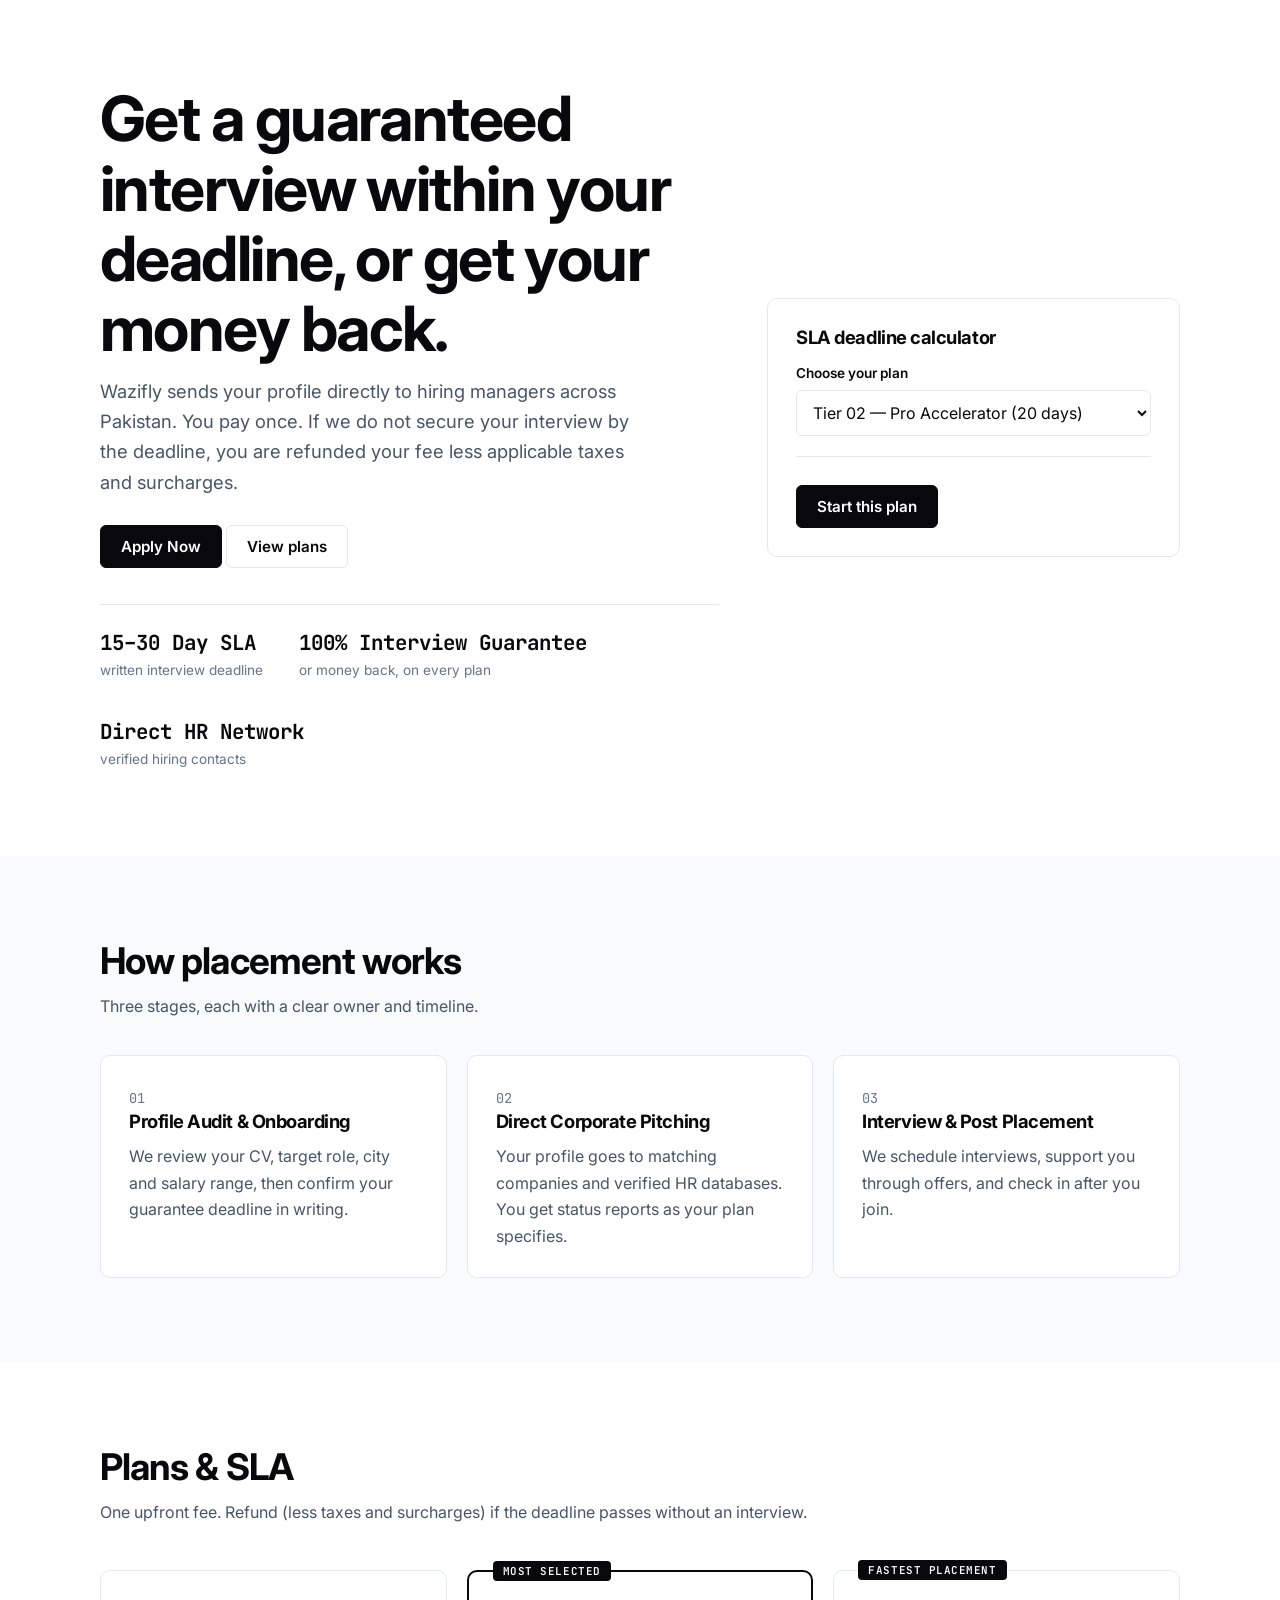
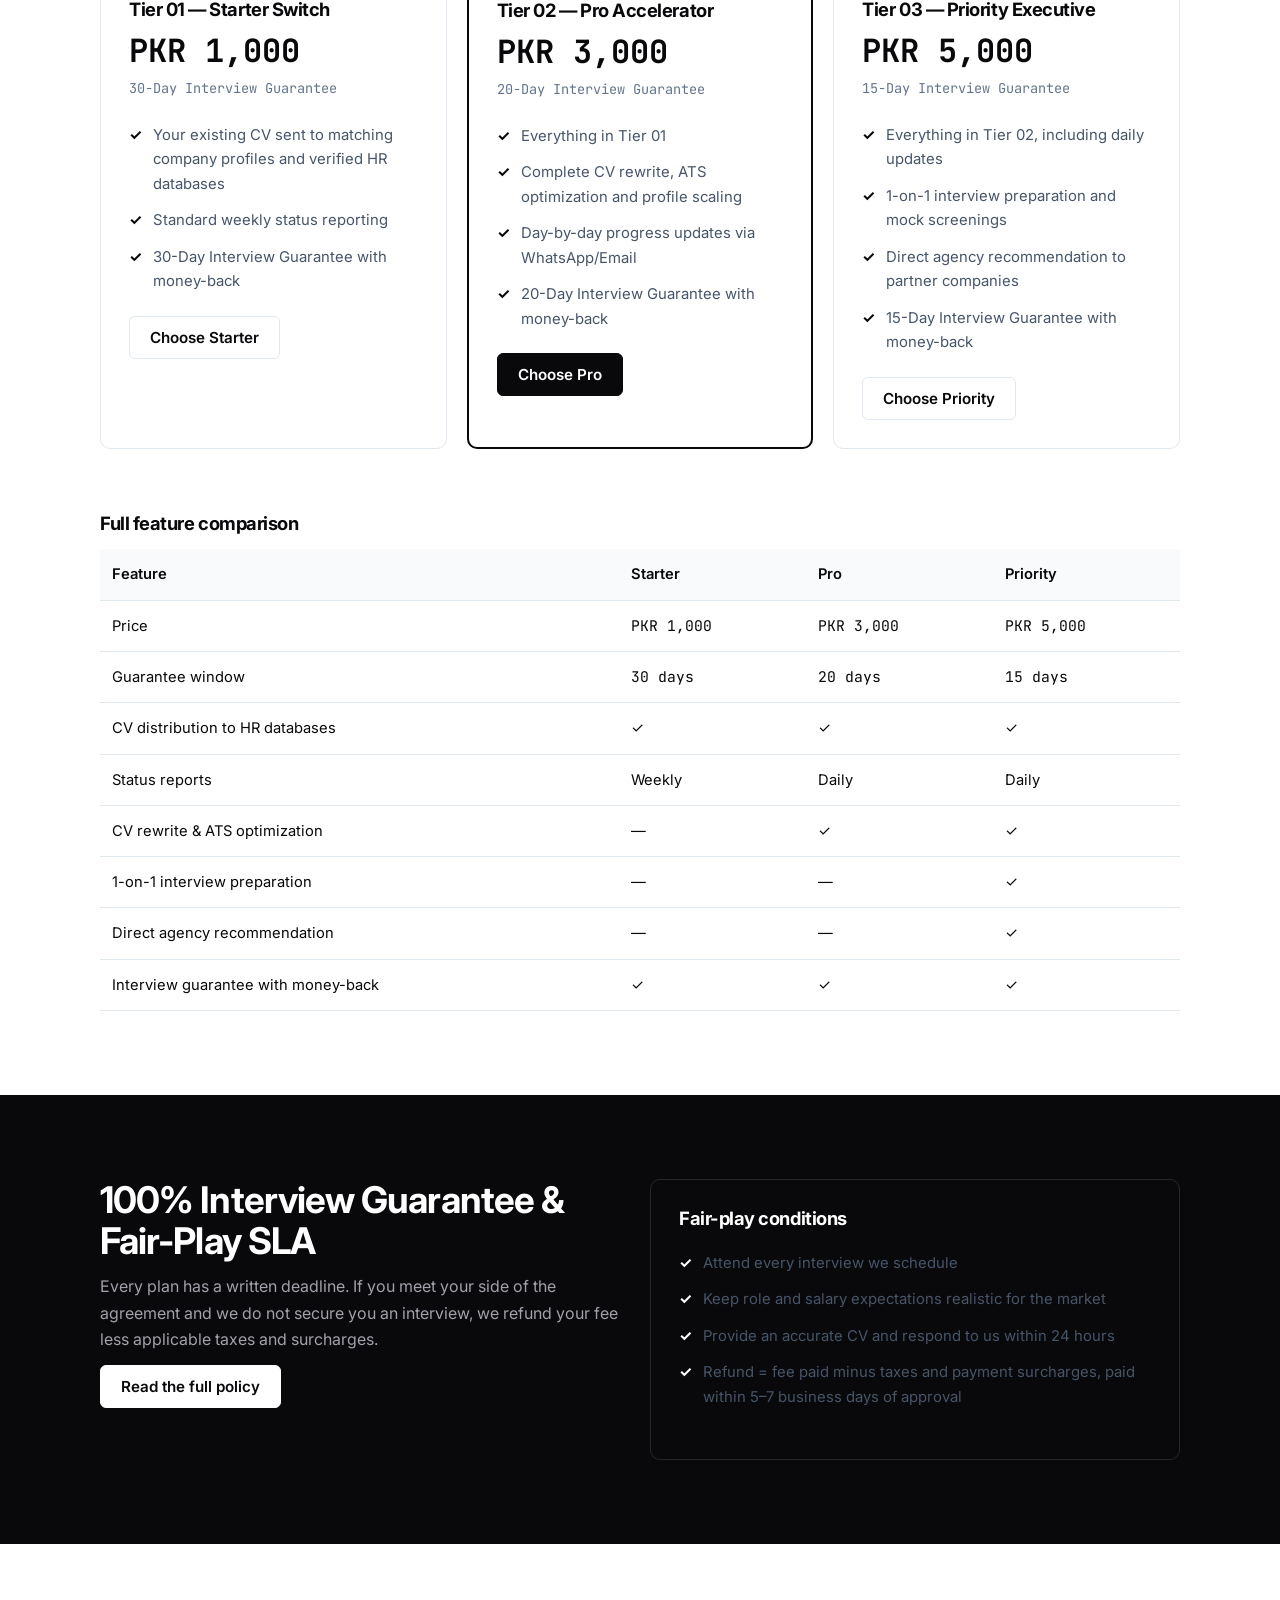
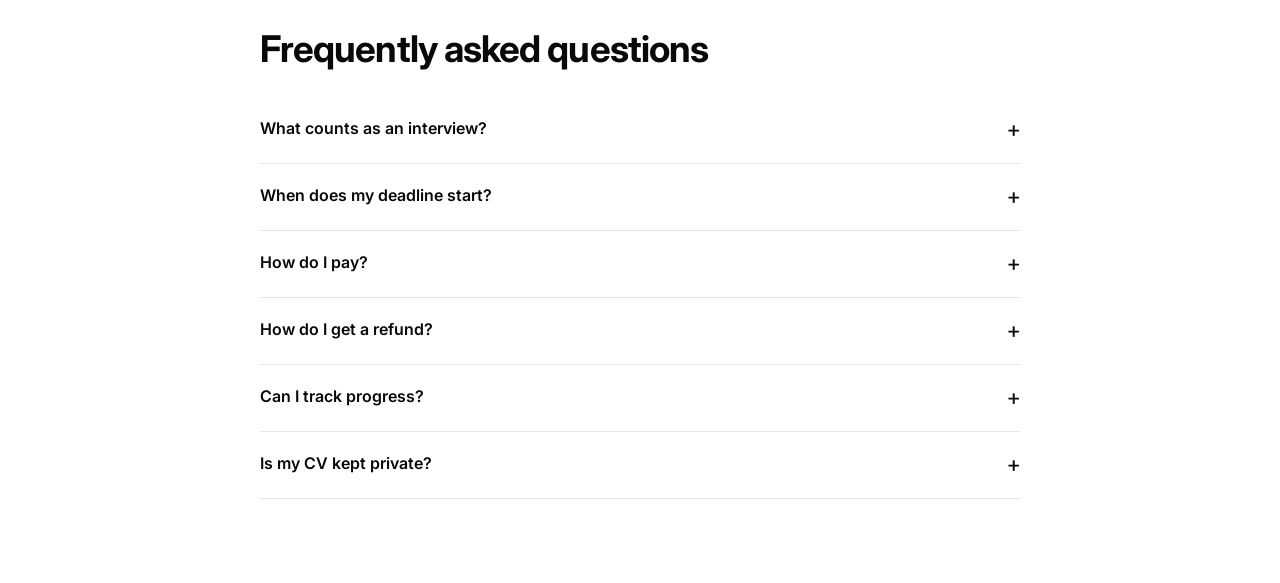
==== index.html @ 71420d32 "Rename index (1).html to index.html" ====
<!DOCTYPE html>
<html lang="en"><head><meta charset="utf-8"><meta name="viewport" content="width=device-width,initial-scale=1">
<title>Wazifly — Career Acceleration &amp; Direct Job Placement in Pakistan</title>
<meta name="description" content="Direct job placement for Pakistani professionals with a interview guarantee in 15, 20 or 30 days, or your money back. Plans from PKR 1,000.">
<link rel="canonical" href="https://wazifly.com/"><link rel="manifest" href="manifest.json"><meta name="theme-color" content="#09090B">
<link rel="preconnect" href="https://fonts.googleapis.com"><link rel="preconnect" href="https://fonts.gstatic.com" crossorigin>
<link href="https://fonts.googleapis.com/css2?family=Inter:wght@400;500;600;700&family=JetBrains+Mono:wght@500;700&display=swap" rel="stylesheet">
<link rel="stylesheet" href="styles.css"></head><body>
<div id="site-header"></div>
<main>
<section><div class="wrap hero"><div>
<h1>Get a guaranteed interview within your deadline, or get your money back.</h1>
<p class="sub" style="font-size:1.15rem;max-width:560px">Wazifly sends your profile directly to hiring managers across Pakistan. You pay once. If we do not secure your interview by the deadline, you are refunded your fee less applicable taxes and surcharges.</p>
<p style="margin-top:28px"><a class="btn" href="apply.html">Apply Now</a> <a class="btn o" href="#plans">View plans</a></p>
<div class="metrics"><div><b>15–30 Day SLA</b><span>written interview deadline</span></div><div><b>100% Interview Guarantee</b><span>or money back, on every plan</span></div><div><b>Direct HR Network</b><span>verified hiring contacts</span></div></div></div>
<div class="card"><h3>SLA deadline calculator</h3><label for="calcTier">Choose your plan</label>
<select id="calcTier"><option value="1000">Tier 01 — Starter Switch (30 days)</option><option value="3000" selected>Tier 02 — Pro Accelerator (20 days)</option><option value="5000">Tier 03 — Priority Executive (15 days)</option></select>
<div id="calcOut" style="margin-top:20px;padding-top:16px;border-top:1px solid var(--line)"></div><p><a id="calcCta" class="btn" href="apply.html">Start this plan</a></p></div></div></section>

<section class="alt" id="process"><div class="wrap"><h2>How placement works</h2><p class="sub">Three stages, each with a clear owner and timeline.</p>
<div class="grid g3" style="margin-top:36px">
<div class="card"><span class="mono mute">01</span><h3>Profile Audit &amp; Onboarding</h3><p class="sub">We review your CV, target role, city and salary range, then confirm your guarantee deadline in writing.</p></div>
<div class="card"><span class="mono mute">02</span><h3>Direct Corporate Pitching</h3><p class="sub">Your profile goes to matching companies and verified HR databases. You get status reports as your plan specifies.</p></div>
<div class="card"><span class="mono mute">03</span><h3>Interview &amp; Post Placement</h3><p class="sub">We schedule interviews, support you through offers, and check in after you join.</p></div></div></div></section>

<section id="plans"><div class="wrap"><h2>Plans &amp; SLA</h2><p class="sub">One upfront fee. Refund (less taxes and surcharges) if the deadline passes without an interview.</p>
<div class="grid g3" style="margin-top:44px">
<div class="card"><h3>Tier 01 — Starter Switch</h3><div class="price">PKR 1,000</div><span class="mono mute">30-Day Interview Guarantee</span>
<ul class="chk"><li>Your existing CV sent to matching company profiles and verified HR databases</li><li>Standard weekly status reporting</li><li>30-Day Interview Guarantee with money-back</li></ul><a class="btn o" href="apply.html?tier=1000">Choose Starter</a></div>
<div class="card hl"><span class="badge">MOST SELECTED</span><h3>Tier 02 — Pro Accelerator</h3><div class="price">PKR 3,000</div><span class="mono mute">20-Day Interview Guarantee</span>
<ul class="chk"><li>Everything in Tier 01</li><li>Complete CV rewrite, ATS optimization and profile scaling</li><li>Day-by-day progress updates via WhatsApp/Email</li><li>20-Day Interview Guarantee with money-back</li></ul><a class="btn" href="apply.html?tier=3000">Choose Pro</a></div>
<div class="card"><span class="badge">FASTEST PLACEMENT</span><h3>Tier 03 — Priority Executive</h3><div class="price">PKR 5,000</div><span class="mono mute">15-Day Interview Guarantee</span>
<ul class="chk"><li>Everything in Tier 02, including daily updates</li><li>1-on-1 interview preparation and mock screenings</li><li>Direct agency recommendation to partner companies</li><li>15-Day Interview Guarantee with money-back</li></ul><a class="btn o" href="apply.html?tier=5000">Choose Priority</a></div></div>
<h3 style="margin:64px 0 16px">Full feature comparison</h3><div class="tw"><table><thead><tr><th>Feature</th><th>Starter</th><th>Pro</th><th>Priority</th></tr></thead><tbody>
<tr><td>Price</td><td class="mono">PKR 1,000</td><td class="mono">PKR 3,000</td><td class="mono">PKR 5,000</td></tr>
<tr><td>Guarantee window</td><td class="mono">30 days</td><td class="mono">20 days</td><td class="mono">15 days</td></tr>
<tr><td>CV distribution to HR databases</td><td>✓</td><td>✓</td><td>✓</td></tr>
<tr><td>Status reports</td><td>Weekly</td><td>Daily</td><td>Daily</td></tr>
<tr><td>CV rewrite &amp; ATS optimization</td><td>—</td><td>✓</td><td>✓</td></tr>
<tr><td>1-on-1 interview preparation</td><td>—</td><td>—</td><td>✓</td></tr>
<tr><td>Direct agency recommendation</td><td>—</td><td>—</td><td>✓</td></tr>
<tr><td>Interview guarantee with money-back</td><td>✓</td><td>✓</td><td>✓</td></tr></tbody></table></div></div></section>

<section class="dark" id="guarantee"><div class="wrap"><div class="grid g2" style="align-items:start"><div><h2>100% Interview Guarantee &amp; Fair-Play SLA</h2><p>Every plan has a written deadline. If you meet your side of the agreement and we do not secure you an interview, we refund your fee less applicable taxes and surcharges.</p><p><a class="btn" href="refund-policy.html">Read the full policy</a></p></div>
<div class="card"><h3>Fair-play conditions</h3><ul class="chk"><li>Attend every interview we schedule</li><li>Keep role and salary expectations realistic for the market</li><li>Provide an accurate CV and respond to us within 24 hours</li><li>Refund = fee paid minus taxes and payment surcharges, paid within 5–7 business days of approval</li></ul></div></div></div></section>

<section><div class="wrap" style="max-width:800px"><h2>Frequently asked questions</h2><div style="margin-top:28px">
<details><summary>What counts as an interview?</summary><p>A confirmed interview invitation (call, video or in person) from a company for a role matching your agreed target post and city.</p></details>
<details><summary>When does my deadline start?</summary><p>On the day we verify your payment. Your exact date appears on your Guarantee Certificate.</p></details>
<details><summary>How do I pay?</summary><p>JazzCash or Meezan Bank transfer. Upload your receipt and transaction ID when you apply.</p></details>
<details><summary>How do I get a refund?</summary><p>If the window closes without an interview and you met the fair-play conditions, contact support with your Reference ID. You receive your fee minus taxes and surcharges within 5–7 business days.</p></details>
<details><summary>Can I track progress?</summary><p>Yes. Enter your Reference ID on the <a href="track.html">Track Status</a> page.</p></details>
<details><summary>Is my CV kept private?</summary><p>Your CV is shared only with vetted hiring managers and deleted on request. See our <a href="privacy.html">Privacy Policy</a>.</p></details></div></div></section>
</main>
<div id="site-footer"></div>
<script src="app.js"></script></body></html>
---- styles.css ----
:root{--bg:#FFFFFF;--alt:#F8FAFC;--ink:#09090B;--sub:#475569;--mute:#64748B;--line:#E2E8F0;--dl:#27272A;--r:6px;--mono:'JetBrains Mono',ui-monospace,monospace}
*{box-sizing:border-box;margin:0}
html{scroll-behavior:smooth;scroll-padding-top:72px}
body{font:16px/1.65 Inter,system-ui,sans-serif;color:var(--ink);background:var(--bg);-webkit-font-smoothing:antialiased}
h1,h2,h3{letter-spacing:-.025em;line-height:1.12}
h1{font-size:clamp(2.2rem,5vw,3.9rem)}h2{font-size:clamp(1.6rem,3vw,2.3rem)}h3{font-size:1.15rem}
a{color:inherit}p{margin-top:12px}
.mono{font-family:var(--mono)}
.wrap{max-width:1120px;margin:auto;padding:0 20px}
section{padding:84px 0}.alt{background:var(--alt)}
.dark{background:var(--ink);color:#fff}.dark p,.dark li{color:#A1A1AA}
.sub{color:var(--sub)}.mute{color:var(--mute);font-size:.85rem}
.nav{position:sticky;top:0;background:rgba(255,255,255,.94);backdrop-filter:blur(8px);border-bottom:1px solid var(--line);z-index:50}
.nav .wrap{display:flex;align-items:center;justify-content:space-between;height:64px}
.logo{display:flex;gap:9px;align-items:center;font-weight:700;font-size:1.15rem;letter-spacing:-.03em;text-decoration:none}
.logo svg{width:28px;height:28px}
.links{display:flex;gap:24px;align-items:center}
.links a{text-decoration:none;color:var(--sub);font-size:.92rem}.links a:hover{color:var(--ink)}
.btn{display:inline-block;background:var(--ink);color:#fff!important;padding:11px 20px;border-radius:var(--r);border:1px solid var(--ink);font:600 .95rem Inter,sans-serif;cursor:pointer;text-decoration:none;transition:background .2s}
.btn:hover{background:#1E293B}
.btn.o{background:#fff;color:var(--ink)!important;border-color:var(--line)}.btn.o:hover{background:var(--alt)}
.dark .btn{background:#fff;color:var(--ink)!important;border-color:#fff}
.burger{display:none;background:0;border:1px solid var(--line);border-radius:var(--r);padding:8px 12px;cursor:pointer;font-size:1rem}
@media(max-width:860px){.burger{display:block}.links{position:fixed;left:0;right:0;top:64px;background:#fff;flex-direction:column;align-items:flex-start;padding:22px 20px;border-bottom:1px solid var(--line);transform:translateY(-140%);transition:transform .3s;z-index:-1}.links.open{transform:none}}
.grid{display:grid;gap:20px}.g3{grid-template-columns:repeat(3,1fr)}.g2{grid-template-columns:1fr 1fr}.g4{grid-template-columns:repeat(4,1fr)}
@media(max-width:860px){.g3,.g2,.g4{grid-template-columns:1fr}}
.card{border:1px solid var(--line);border-radius:10px;padding:28px;background:#fff;position:relative}
.card.hl{border:2px solid var(--ink)}
.dark .card{background:transparent;border-color:var(--dl)}
.badge{position:absolute;top:-11px;left:24px;background:var(--ink);color:#fff;font:600 .68rem var(--mono);padding:3px 10px;border-radius:4px;letter-spacing:.05em}
.price{font:700 2rem var(--mono);margin:10px 0 2px}
.metrics{display:flex;gap:36px;flex-wrap:wrap;margin-top:36px;padding-top:24px;border-top:1px solid var(--line)}
.metrics b{display:block;font:700 1.3rem var(--mono)}.metrics span{color:var(--mute);font-size:.85rem}
.hero{display:grid;grid-template-columns:1.2fr .8fr;gap:48px;align-items:center}
@media(max-width:860px){.hero{grid-template-columns:1fr}}
ul.chk{list-style:none;padding:0;margin:16px 0}
ul.chk li{padding:6px 0 6px 24px;position:relative;color:var(--sub);font-size:.93rem}
ul.chk li:before{content:"✓";position:absolute;left:0;color:var(--ink);font-weight:700}
.dark ul.chk li:before{color:#fff}
.tw{overflow-x:auto}
table{width:100%;border-collapse:collapse;font-size:.92rem;min-width:560px}
th,td{border-bottom:1px solid var(--line);padding:13px 12px;text-align:left}th{font-weight:600;background:var(--alt)}
details{border-bottom:1px solid var(--line);padding:18px 0}
summary{cursor:pointer;font-weight:600;list-style:none;display:flex;justify-content:space-between;gap:16px}
summary::-webkit-details-marker{display:none}
summary:after{content:"+";font:400 1.4rem var(--mono);transition:transform .25s}
details[open] summary:after{transform:rotate(45deg)}
details p{color:var(--sub)}
input,select,textarea{width:100%;padding:11px 12px;border:1px solid var(--line);border-radius:var(--r);font:inherit;background:#fff;color:var(--ink)}
input:focus,select:focus,textarea:focus,button:focus-visible,a:focus-visible,summary:focus-visible{outline:2px solid var(--ink);outline-offset:2px}
label{display:block;font-size:.85rem;font-weight:600;margin:14px 0 6px}
.err{color:#B91C1C;font-size:.82rem;min-height:1.2em;margin-top:6px}
.step{display:none}.step.on{display:block}
.opt{display:flex;gap:12px;align-items:flex-start;border:1px solid var(--line);border-radius:var(--r);padding:14px;margin-top:10px;cursor:pointer;font-weight:400}
.opt input{width:auto;margin-top:5px}.opt:has(input:checked){border:2px solid var(--ink);padding:13px}
.pay{display:none;border:1px dashed var(--mute);border-radius:var(--r);padding:16px;margin-top:14px;background:var(--alt);font-size:.92rem}.pay.on{display:block}
.tabs{display:flex;gap:8px;margin-bottom:24px}
.tabs button{padding:10px 18px;border:1px solid var(--line);background:#fff;border-radius:var(--r);font:600 .92rem Inter;cursor:pointer}
.tabs button.on{background:var(--ink);color:#fff;border-color:var(--ink)}
.panel{display:none}.panel.on{display:block}
.tl{list-style:none;padding:0;border-left:1px solid var(--line);margin:18px 0 0 6px}
.tl li{padding:0 0 16px 20px;position:relative;font-size:.92rem}
.tl li:before{content:"";position:absolute;left:-5px;top:7px;width:9px;height:9px;border-radius:50%;background:#fff;border:2px solid var(--mute)}
.tl li.done:before{background:var(--ink);border-color:var(--ink)}.tl li:not(.done){color:var(--mute)}
.cert{border:2px solid var(--ink);padding:36px;background:#fff;margin-top:24px}
.cert dl{display:grid;grid-template-columns:150px 1fr;gap:8px 16px;margin-top:20px;font-size:.92rem}.cert dt{color:var(--mute)}
.pill{display:inline-block;border:1px solid var(--line);border-radius:99px;padding:3px 12px;font:600 .78rem var(--mono)}
footer{background:var(--ink);color:#fff;padding:64px 0 32px;border-top:1px solid var(--dl)}
footer a{color:#A1A1AA;text-decoration:none;display:block;padding:4px 0;font-size:.92rem}footer a:hover{color:#fff}
footer .bar{border-top:1px solid var(--dl);margin-top:40px;padding-top:20px;color:#64748B;font-size:.82rem}
.legal{max-width:760px;padding:64px 20px}.legal h2{font-size:1.25rem;margin:34px 0 4px}.legal p,.legal li{color:var(--sub)}.legal ul{padding-left:20px}
.center{text-align:center;padding:140px 20px}
@media print{body *{visibility:hidden}#cert,#cert *{visibility:visible}#cert{position:absolute;left:0;top:0;width:100%;margin:0}.noprint{display:none!important}}
@media(prefers-reduced-motion:reduce){*{transition:none!important;scroll-behavior:auto}}
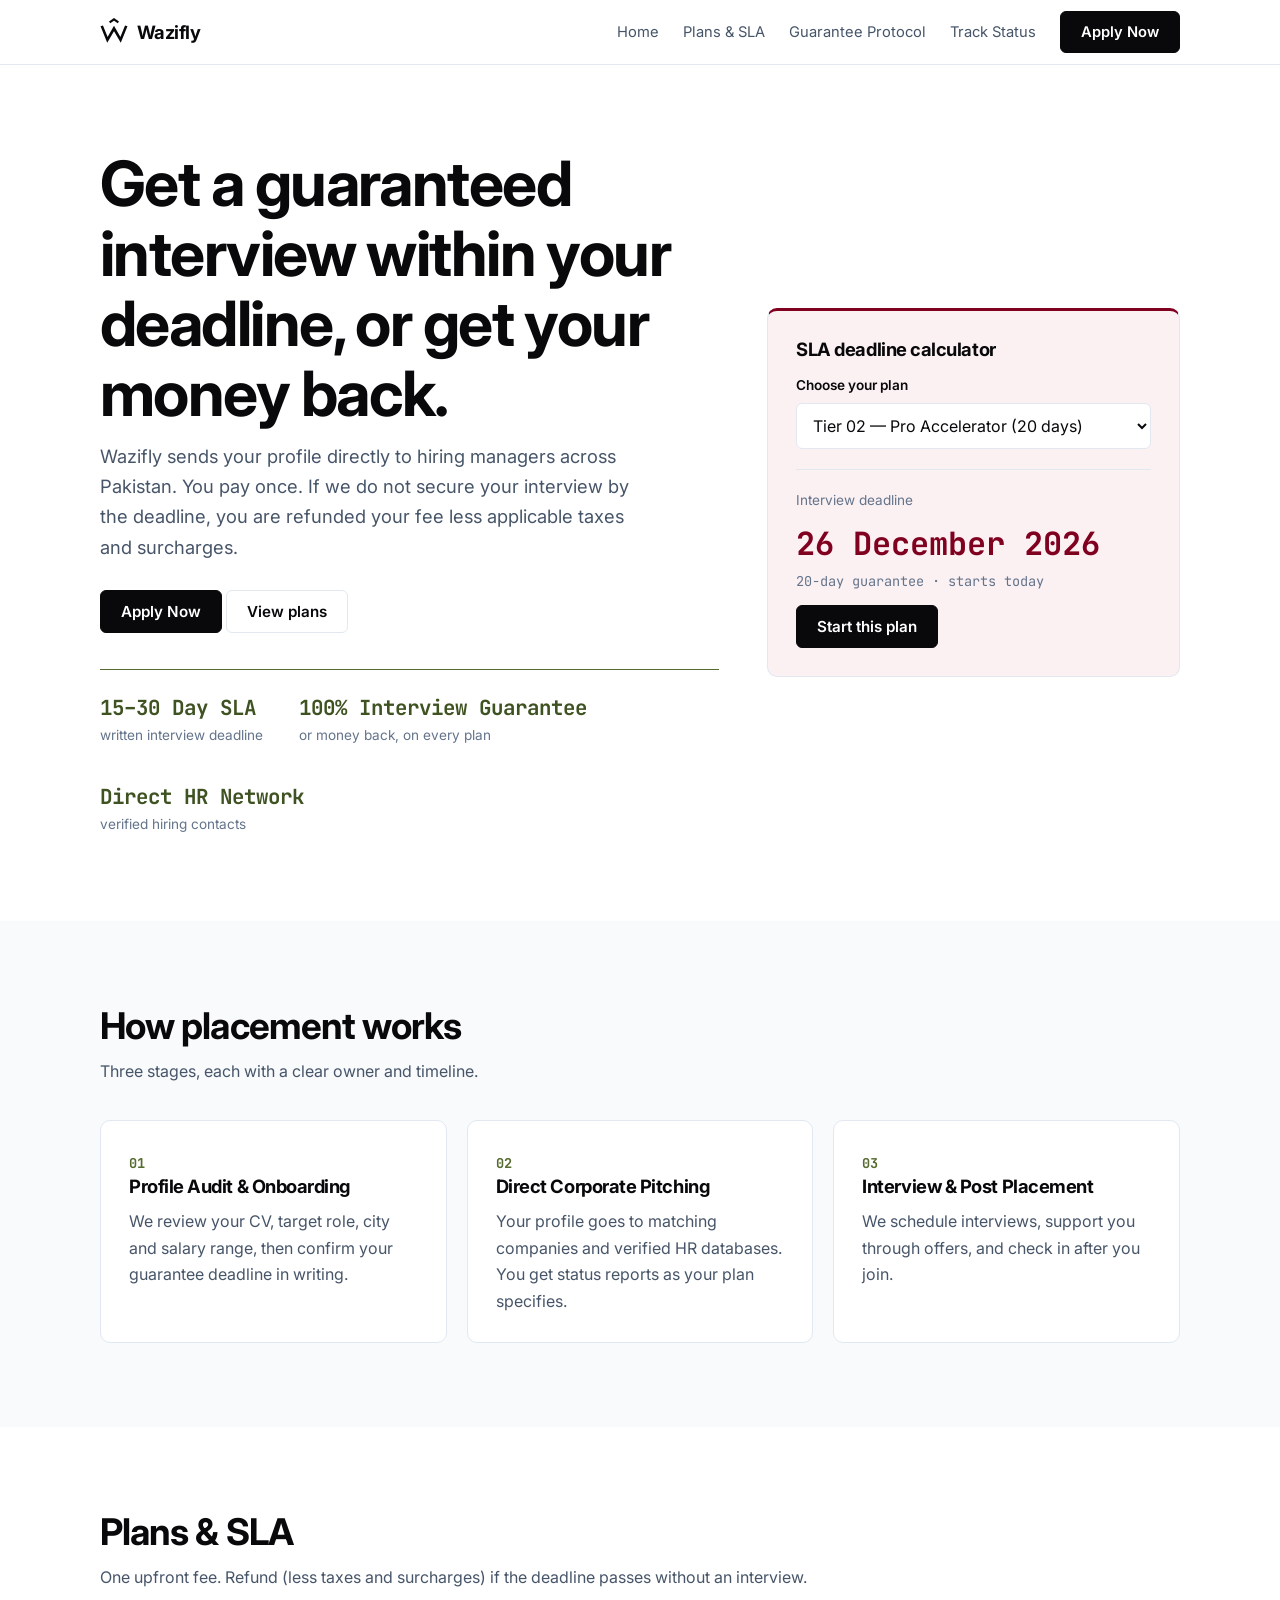
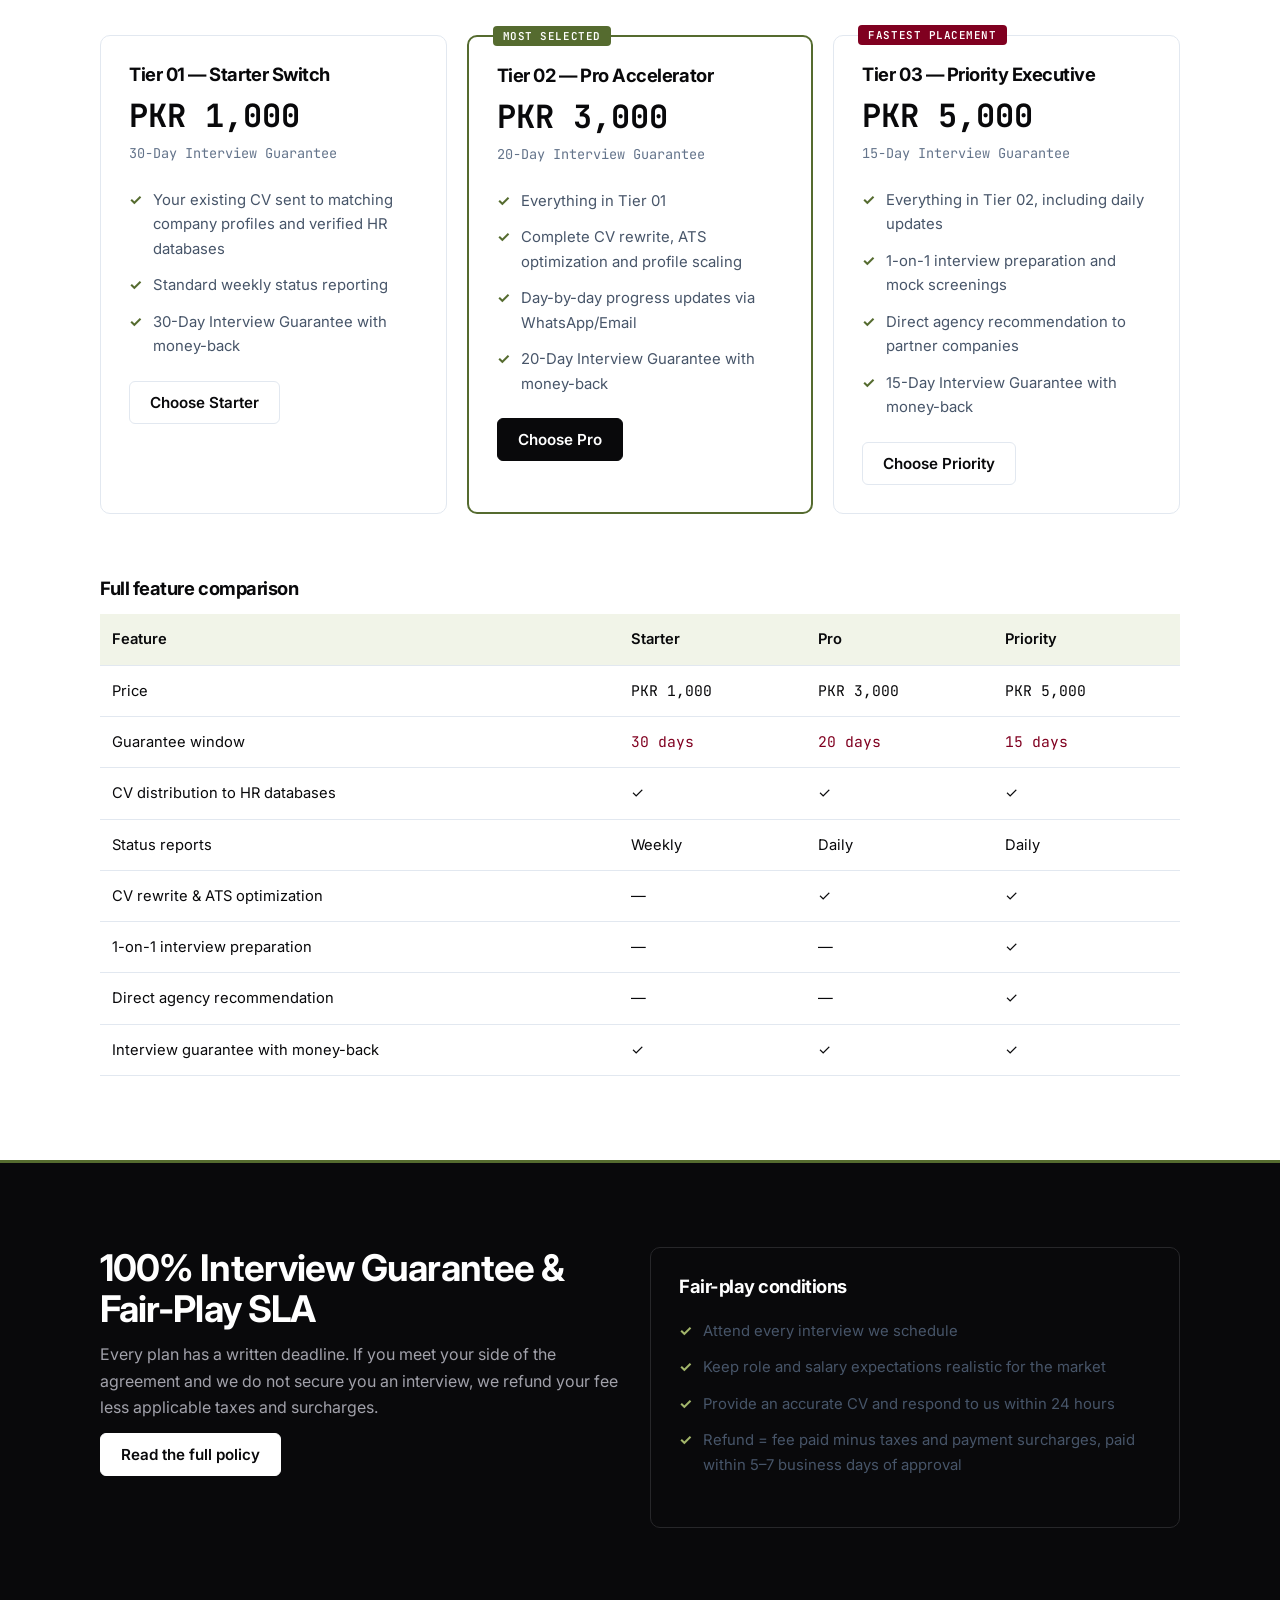
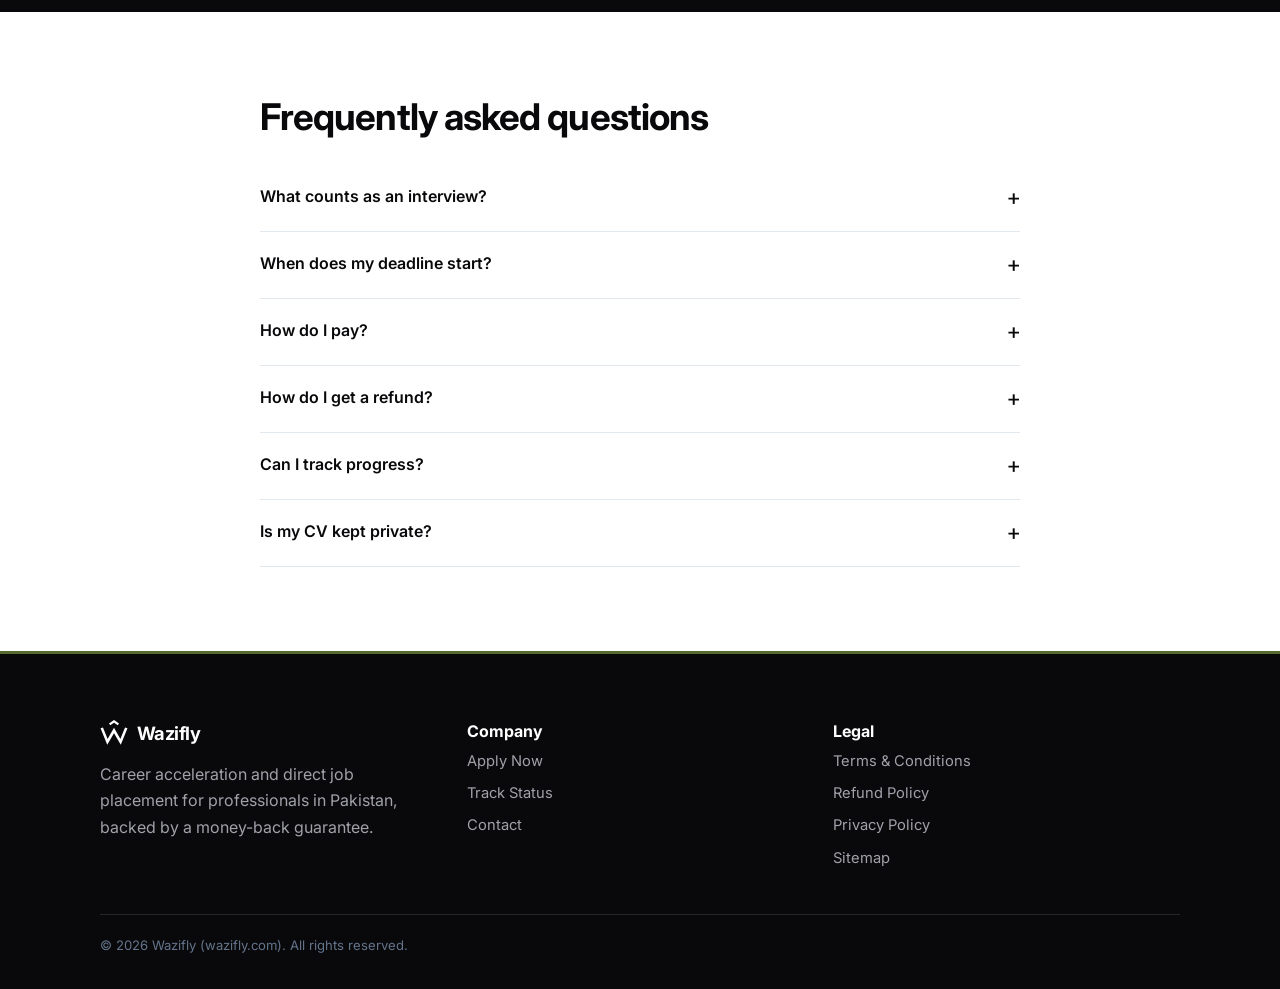
==== commit 8d154fbf: "Update SLA calculator and plan details in index.html" ====
--- a/index.html
+++ b/index.html
@@ -13,7 +13,7 @@
 <p class="sub" style="font-size:1.15rem;max-width:560px">Wazifly sends your profile directly to hiring managers across Pakistan. You pay once. If we do not secure your interview by the deadline, you are refunded your fee less applicable taxes and surcharges.</p>
 <p style="margin-top:28px"><a class="btn" href="apply.html">Apply Now</a> <a class="btn o" href="#plans">View plans</a></p>
 <div class="metrics"><div><b>15–30 Day SLA</b><span>written interview deadline</span></div><div><b>100% Interview Guarantee</b><span>or money back, on every plan</span></div><div><b>Direct HR Network</b><span>verified hiring contacts</span></div></div></div>
-<div class="card"><h3>SLA deadline calculator</h3><label for="calcTier">Choose your plan</label>
+<div class="card dlcard"><h3>SLA deadline calculator</h3><label for="calcTier">Choose your plan</label>
 <select id="calcTier"><option value="1000">Tier 01 — Starter Switch (30 days)</option><option value="3000" selected>Tier 02 — Pro Accelerator (20 days)</option><option value="5000">Tier 03 — Priority Executive (15 days)</option></select>
 <div id="calcOut" style="margin-top:20px;padding-top:16px;border-top:1px solid var(--line)"></div><p><a id="calcCta" class="btn" href="apply.html">Start this plan</a></p></div></div></section>
 
@@ -27,13 +27,13 @@
 <div class="grid g3" style="margin-top:44px">
 <div class="card"><h3>Tier 01 — Starter Switch</h3><div class="price">PKR 1,000</div><span class="mono mute">30-Day Interview Guarantee</span>
 <ul class="chk"><li>Your existing CV sent to matching company profiles and verified HR databases</li><li>Standard weekly status reporting</li><li>30-Day Interview Guarantee with money-back</li></ul><a class="btn o" href="apply.html?tier=1000">Choose Starter</a></div>
-<div class="card hl"><span class="badge">MOST SELECTED</span><h3>Tier 02 — Pro Accelerator</h3><div class="price">PKR 3,000</div><span class="mono mute">20-Day Interview Guarantee</span>
+<div class="card hl"><span class="badge olive">MOST SELECTED</span><h3>Tier 02 — Pro Accelerator</h3><div class="price">PKR 3,000</div><span class="mono mute">20-Day Interview Guarantee</span>
 <ul class="chk"><li>Everything in Tier 01</li><li>Complete CV rewrite, ATS optimization and profile scaling</li><li>Day-by-day progress updates via WhatsApp/Email</li><li>20-Day Interview Guarantee with money-back</li></ul><a class="btn" href="apply.html?tier=3000">Choose Pro</a></div>
-<div class="card"><span class="badge">FASTEST PLACEMENT</span><h3>Tier 03 — Priority Executive</h3><div class="price">PKR 5,000</div><span class="mono mute">15-Day Interview Guarantee</span>
+<div class="card"><span class="badge burg">FASTEST PLACEMENT</span><h3>Tier 03 — Priority Executive</h3><div class="price">PKR 5,000</div><span class="mono mute">15-Day Interview Guarantee</span>
 <ul class="chk"><li>Everything in Tier 02, including daily updates</li><li>1-on-1 interview preparation and mock screenings</li><li>Direct agency recommendation to partner companies</li><li>15-Day Interview Guarantee with money-back</li></ul><a class="btn o" href="apply.html?tier=5000">Choose Priority</a></div></div>
 <h3 style="margin:64px 0 16px">Full feature comparison</h3><div class="tw"><table><thead><tr><th>Feature</th><th>Starter</th><th>Pro</th><th>Priority</th></tr></thead><tbody>
 <tr><td>Price</td><td class="mono">PKR 1,000</td><td class="mono">PKR 3,000</td><td class="mono">PKR 5,000</td></tr>
-<tr><td>Guarantee window</td><td class="mono">30 days</td><td class="mono">20 days</td><td class="mono">15 days</td></tr>
+<tr><td>Guarantee window</td><td class="mono dl">30 days</td><td class="mono dl">20 days</td><td class="mono dl">15 days</td></tr>
 <tr><td>CV distribution to HR databases</td><td>✓</td><td>✓</td><td>✓</td></tr>
 <tr><td>Status reports</td><td>Weekly</td><td>Daily</td><td>Daily</td></tr>
 <tr><td>CV rewrite &amp; ATS optimization</td><td>—</td><td>✓</td><td>✓</td></tr>
--- a/styles.css
+++ b/styles.css
@@ -72,3 +72,26 @@
 .center{text-align:center;padding:140px 20px}
 @media print{body *{visibility:hidden}#cert,#cert *{visibility:visible}#cert{position:absolute;left:0;top:0;width:100%;margin:0}.noprint{display:none!important}}
 @media(prefers-reduced-motion:reduce){*{transition:none!important;scroll-behavior:auto}}
+
+/* ===== Accent colours: Olive Green (trust / guarantee) + Burgundy (deadlines) ===== */
+:root{--olive:#556B2F;--olive-d:#3F5222;--olive-l:#A3B66B;--olive-t:#F1F4E8;--burg:#800020;--burg-t:#FBF0F2}
+.dl{color:var(--burg)!important}.ok{color:var(--olive)!important}
+.btn:hover{background:var(--olive-d);border-color:var(--olive-d)}
+.btn.o:hover{background:var(--olive-t);border-color:var(--olive)}
+.dark .btn:hover{background:var(--olive-l);border-color:var(--olive-l)}
+ul.chk li:before{color:var(--olive)}.dark ul.chk li:before{color:var(--olive-l)}
+.card.hl{border-color:var(--olive)}
+.badge.olive{background:var(--olive)}.badge.burg{background:var(--burg)}
+.dlcard{border-top:3px solid var(--burg);background:var(--burg-t)}.dlcard .price{color:var(--burg)}
+.metrics{border-top-color:var(--olive)}.metrics b{color:var(--olive-d)}
+#process .mono{color:var(--olive);font-weight:700}
+th{background:var(--olive-t)}
+section.dark{border-top:3px solid var(--olive)}
+.tl li.done:before{background:var(--olive);border-color:var(--olive)}
+.pill{background:var(--olive-t);border-color:var(--olive);color:var(--olive-d)}
+.cert{border-color:var(--olive-d);border-top-width:6px}
+.opt:has(input:checked){border-color:var(--olive);background:var(--olive-t)}
+.err{color:var(--burg)}
+.tabs button.on{background:var(--olive-d);border-color:var(--olive-d)}
+footer{border-top:3px solid var(--olive)}
+.links a:hover{color:var(--olive-d)}
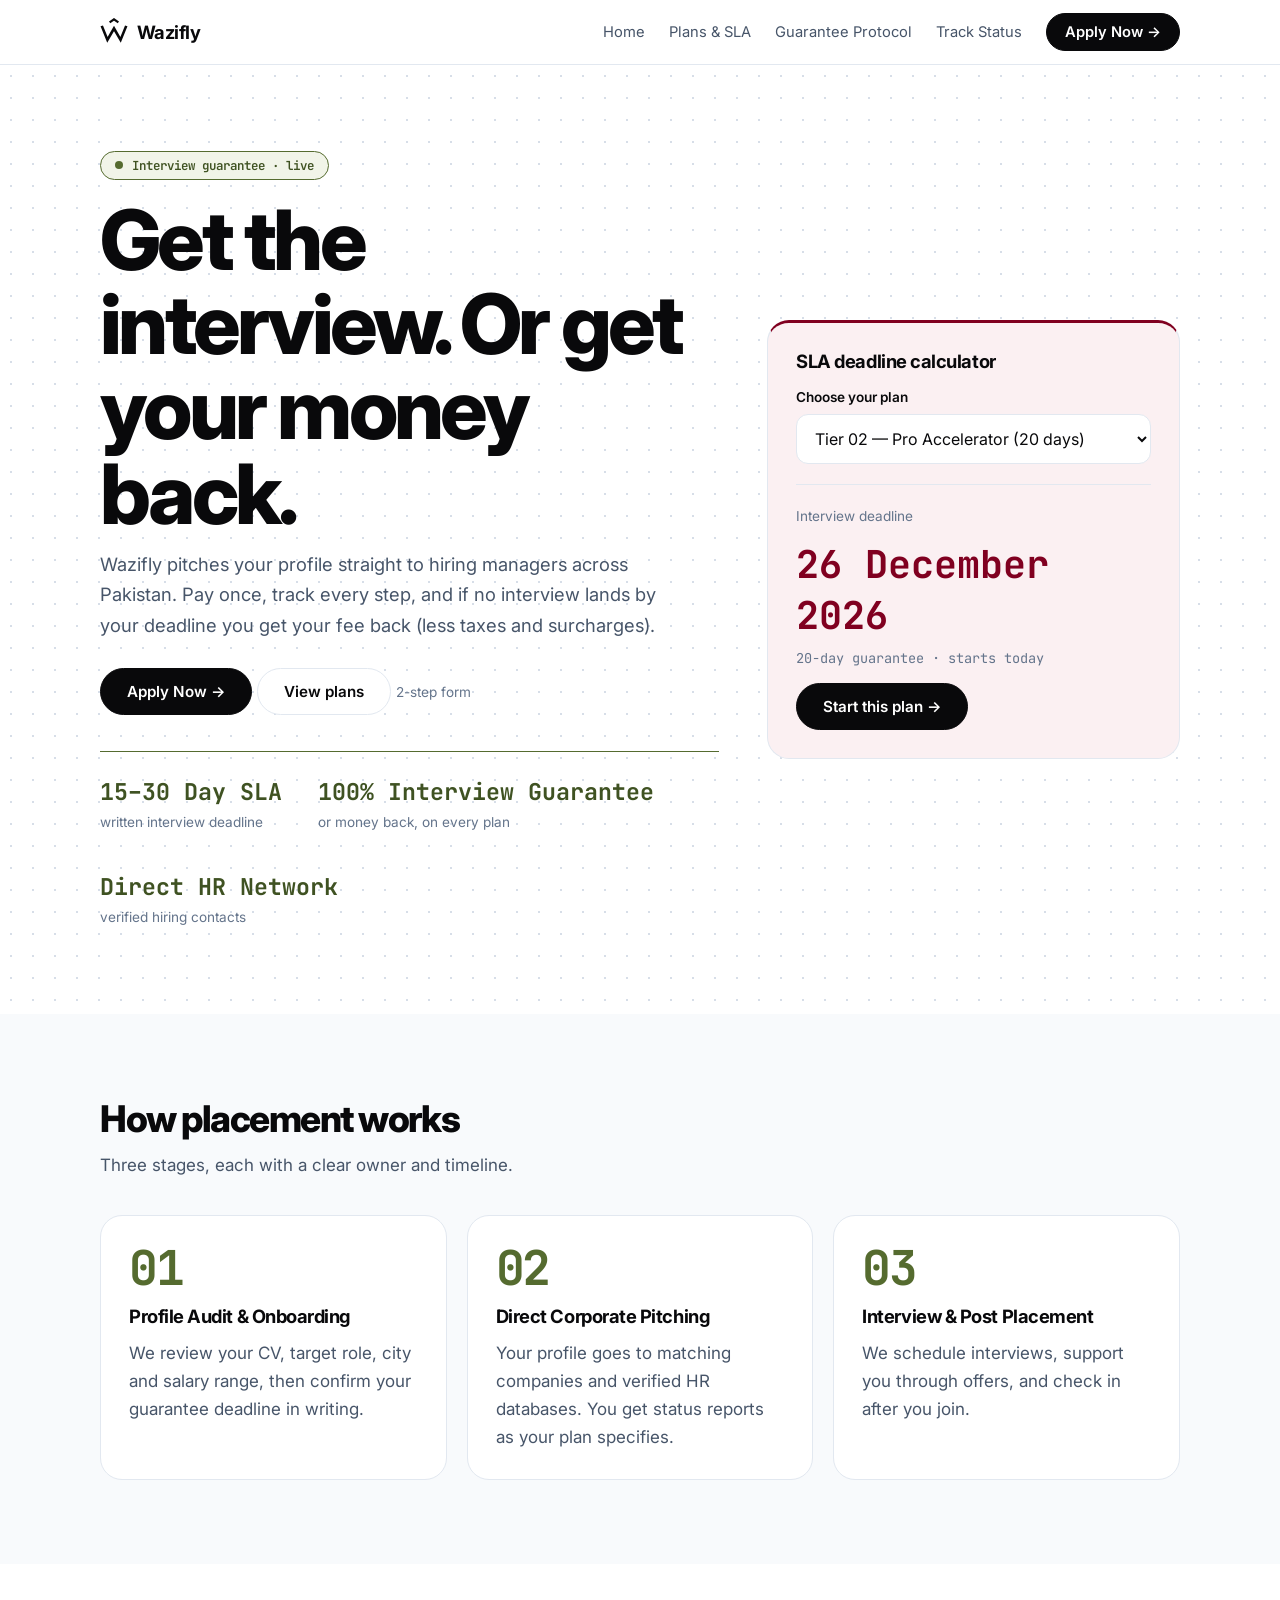
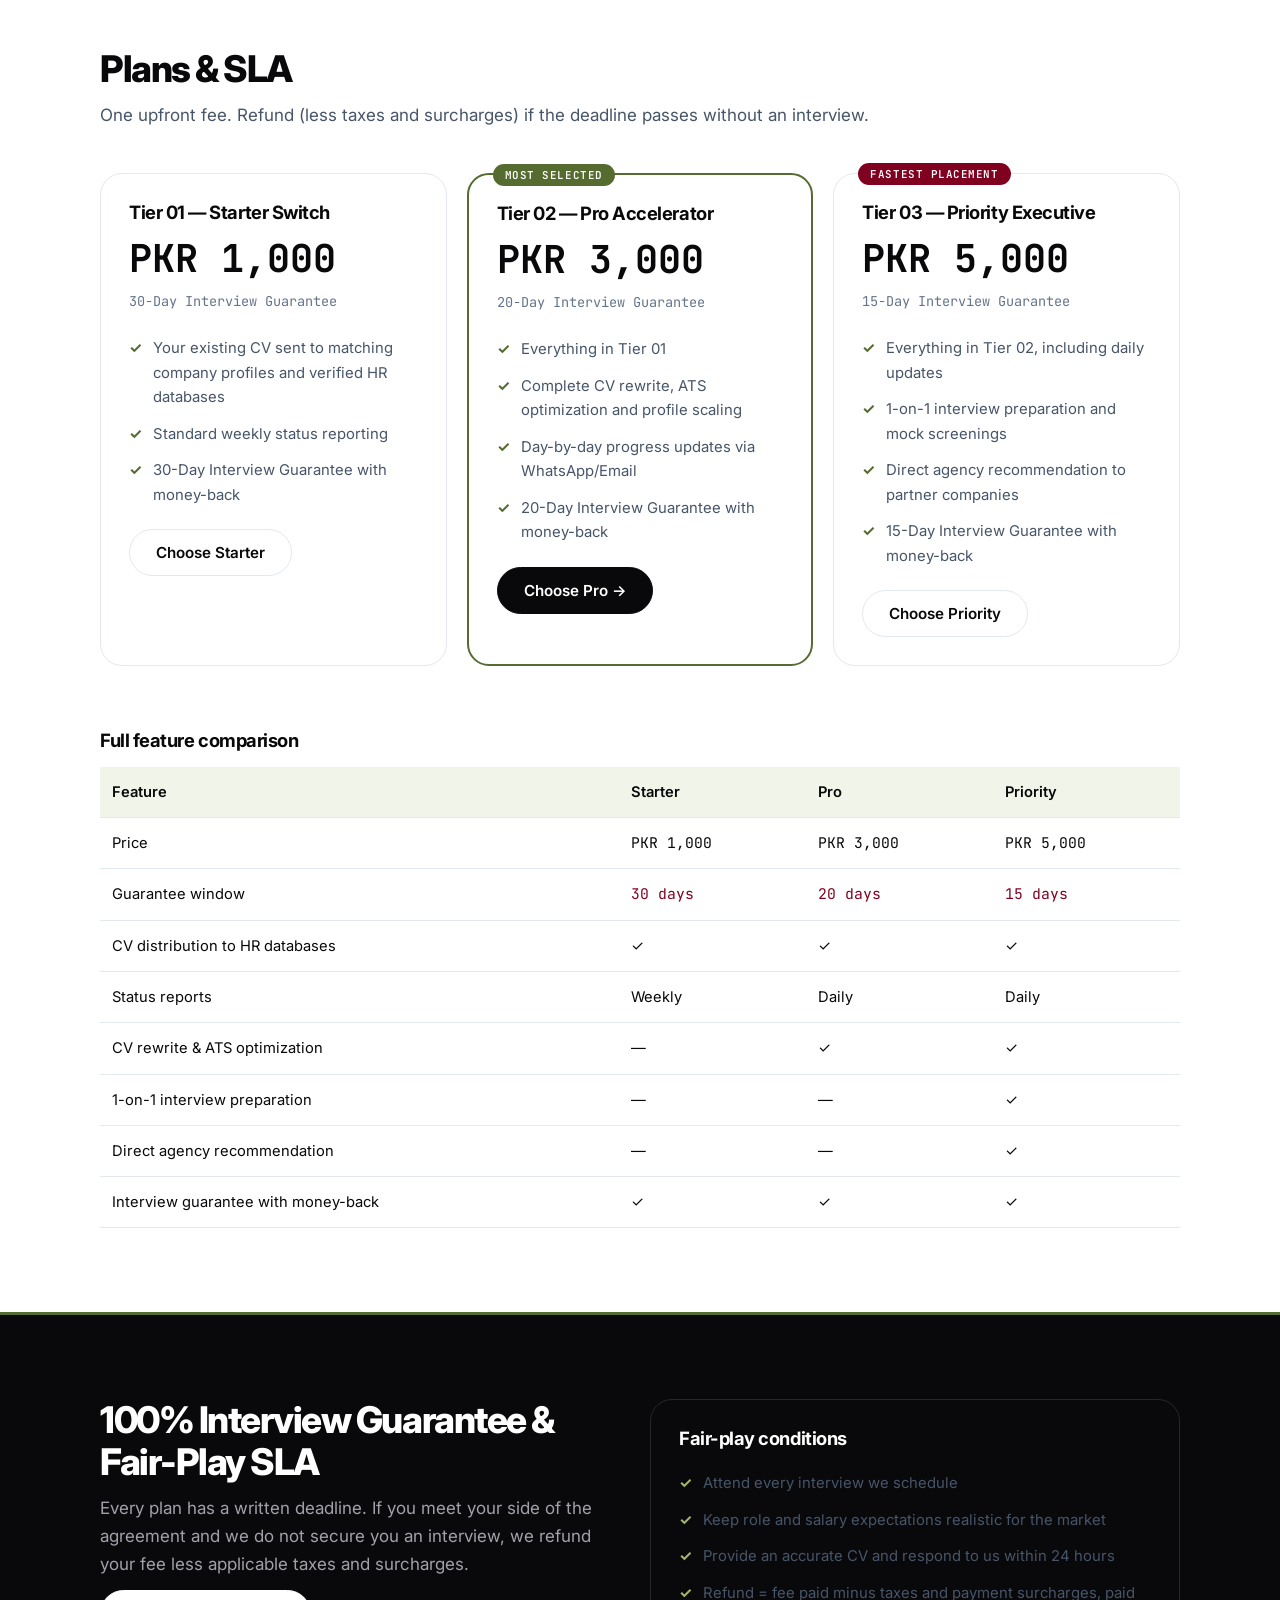
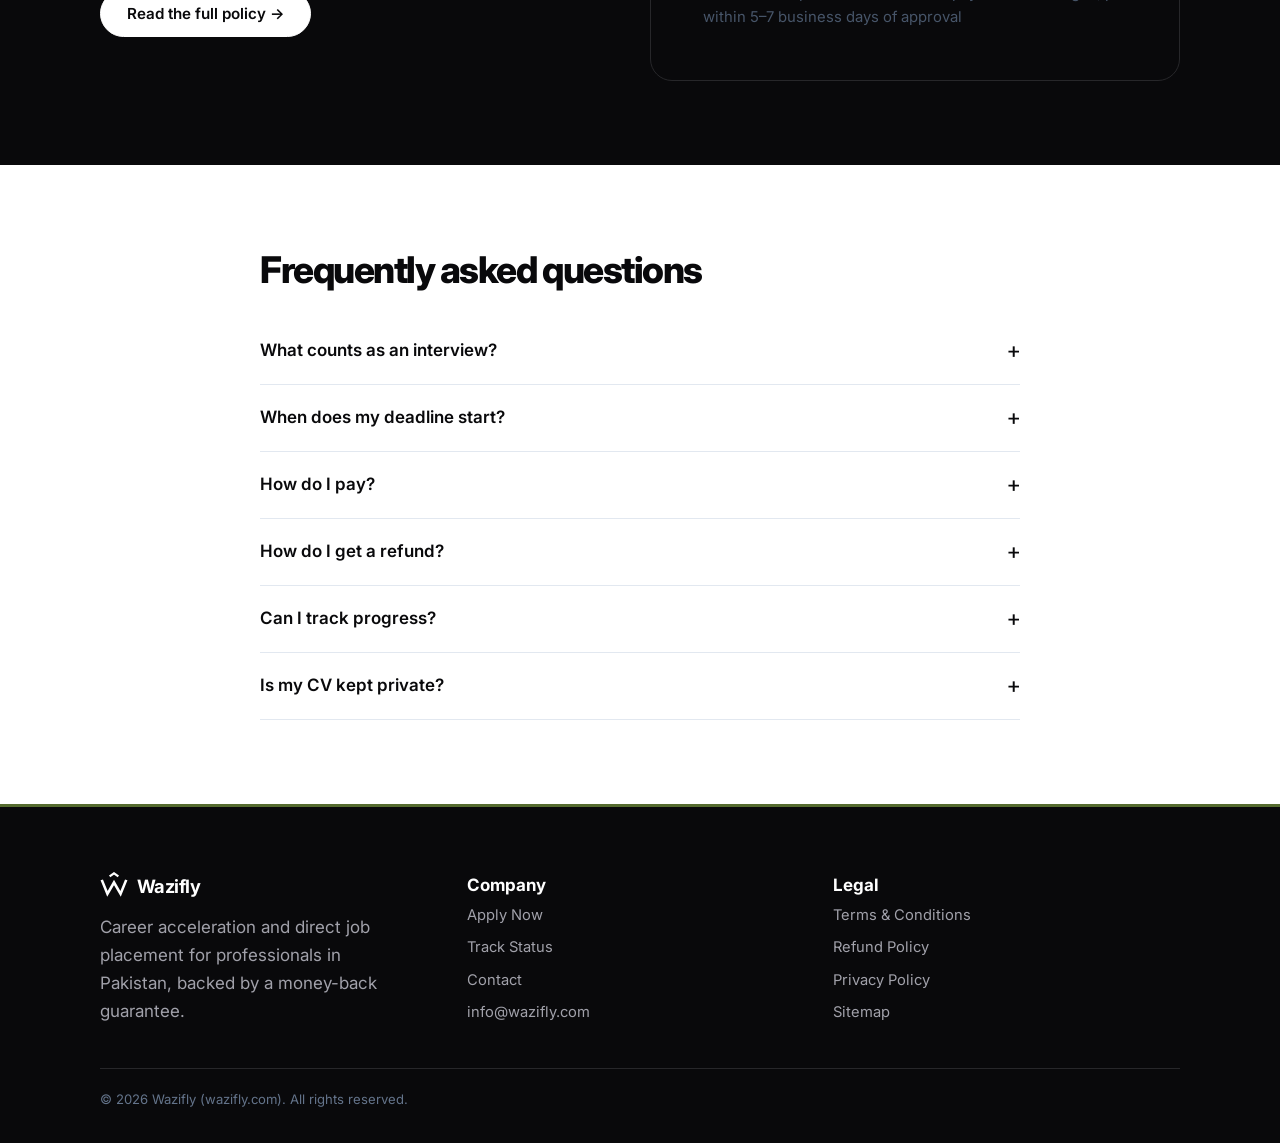
==== commit 88c52324: "Update hero section content and structure" ====
--- a/index.html
+++ b/index.html
@@ -8,10 +8,10 @@
 <link rel="stylesheet" href="styles.css"></head><body>
 <div id="site-header"></div>
 <main>
-<section><div class="wrap hero"><div>
-<h1>Get a guaranteed interview within your deadline, or get your money back.</h1>
-<p class="sub" style="font-size:1.15rem;max-width:560px">Wazifly sends your profile directly to hiring managers across Pakistan. You pay once. If we do not secure your interview by the deadline, you are refunded your fee less applicable taxes and surcharges.</p>
-<p style="margin-top:28px"><a class="btn" href="apply.html">Apply Now</a> <a class="btn o" href="#plans">View plans</a></p>
+<section class="hero-sec"><div class="wrap hero"><div><span class="chip">Interview guarantee · live</span>
+<h1>Get the interview. Or get your money back.</h1>
+<p class="sub" style="font-size:1.15rem;max-width:560px">Wazifly pitches your profile straight to hiring managers across Pakistan. Pay once, track every step, and if no interview lands by your deadline you get your fee back (less taxes and surcharges).</p>
+<p style="margin-top:28px"><a class="btn" href="apply.html">Apply Now</a> <a class="btn o" href="#plans">View plans</a> <span class="mute">2-step form</span></p>
 <div class="metrics"><div><b>15–30 Day SLA</b><span>written interview deadline</span></div><div><b>100% Interview Guarantee</b><span>or money back, on every plan</span></div><div><b>Direct HR Network</b><span>verified hiring contacts</span></div></div></div>
 <div class="card dlcard"><h3>SLA deadline calculator</h3><label for="calcTier">Choose your plan</label>
 <select id="calcTier"><option value="1000">Tier 01 — Starter Switch (30 days)</option><option value="3000" selected>Tier 02 — Pro Accelerator (20 days)</option><option value="5000">Tier 03 — Priority Executive (15 days)</option></select>
--- a/styles.css
+++ b/styles.css
@@ -95,3 +95,28 @@
 .tabs button.on{background:var(--olive-d);border-color:var(--olive-d)}
 footer{border-top:3px solid var(--olive)}
 .links a:hover{color:var(--olive-d)}
+
+/* ===== Gen-Z refresh: same palette, bolder type, softer shapes, motion ===== */
+:root{--r:12px}
+body{font-size:17px}
+h1{font-weight:800;letter-spacing:-.045em;font-size:clamp(2.7rem,8vw,5.2rem);line-height:1.02}
+h2{font-weight:800;letter-spacing:-.04em}
+.btn{border-radius:999px;padding:13px 26px;transition:transform .2s,background .2s}.btn:hover{transform:translateY(-2px)}
+.btn:not(.o):after{content:"  →"}.nav .btn{padding:9px 18px}
+.card{border-radius:22px}
+.card:hover{transform:translateY(-4px)!important;box-shadow:0 18px 40px -18px rgba(9,9,11,.28)}
+.cert:hover{transform:none!important;box-shadow:none}
+input,select,textarea{border-radius:12px;padding:13px 14px;font-size:16px}
+.hero-sec{background-image:radial-gradient(#D7DEE8 1px,transparent 1px);background-size:22px 22px}
+.chip{display:inline-flex;align-items:center;gap:9px;border:1px solid var(--olive);background:var(--olive-t);color:var(--olive-d);border-radius:99px;padding:5px 14px;font:600 .78rem var(--mono);margin-bottom:18px}
+.chip:before{content:"";width:8px;height:8px;border-radius:50%;background:var(--olive);animation:pulse 1.8s infinite}
+@keyframes pulse{0%{box-shadow:0 0 0 0 rgba(85,107,47,.5)}100%{box-shadow:0 0 0 10px rgba(85,107,47,0)}}
+#process .mono{font-size:3rem;line-height:1;display:block;margin-bottom:14px;letter-spacing:-.05em}
+.price{font-size:2.4rem}.badge{border-radius:99px;padding:4px 12px}.metrics b{font-size:1.45rem}
+.rv{opacity:0;transform:translateY(18px);transition:opacity .6s,transform .6s}
+.rv.in{opacity:1;transform:none;transition:opacity .6s,transform .25s,box-shadow .25s}
+.prog{height:6px;background:var(--line);border-radius:9px;overflow:hidden;margin:10px 0 6px}
+.prog i{display:block;height:100%;width:50%;background:var(--olive);transition:width .4s}
+.sticky-cta{display:none}
+@media(max-width:860px){.sticky-cta{display:block;position:fixed;left:16px;right:16px;bottom:calc(14px + env(safe-area-inset-bottom,0px));text-align:center;z-index:60;box-shadow:0 10px 30px -8px rgba(9,9,11,.5)}body{padding-bottom:84px}section{padding:56px 0}}
+@media print{.sticky-cta{display:none!important}}
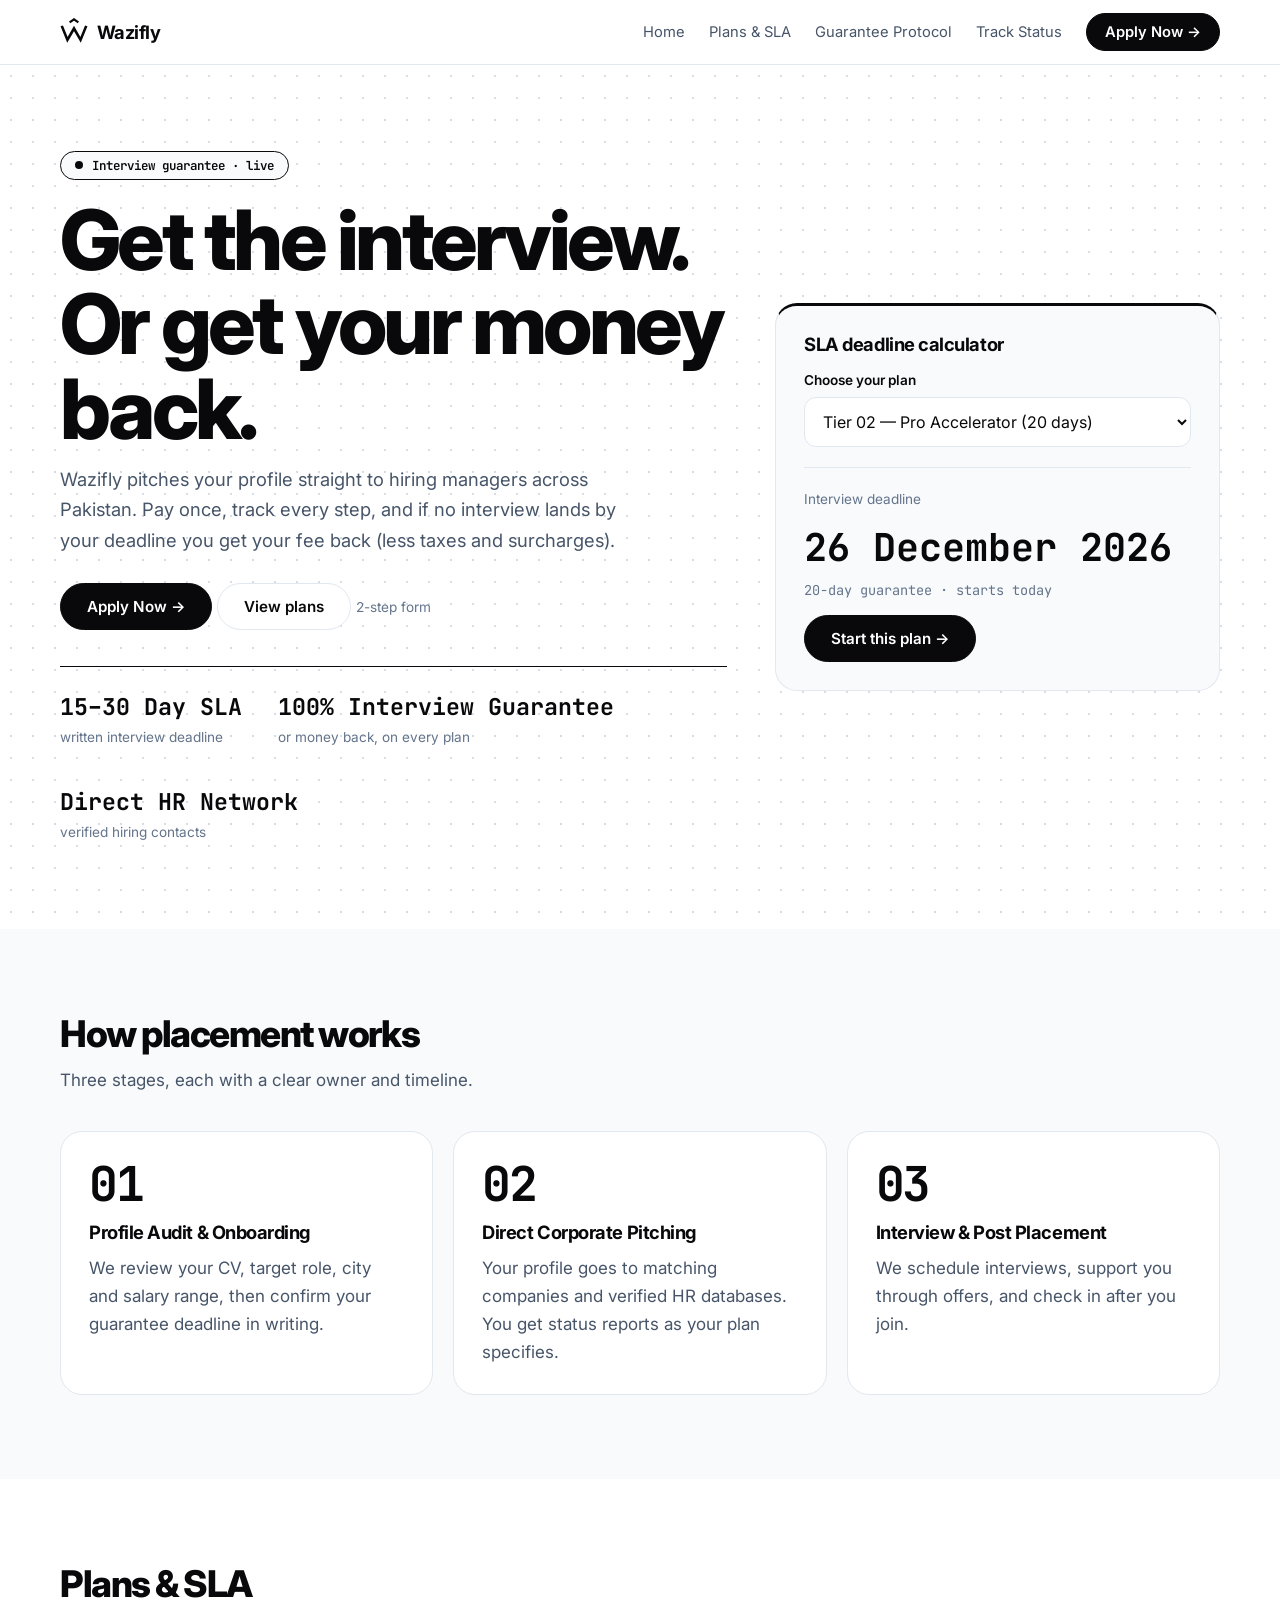
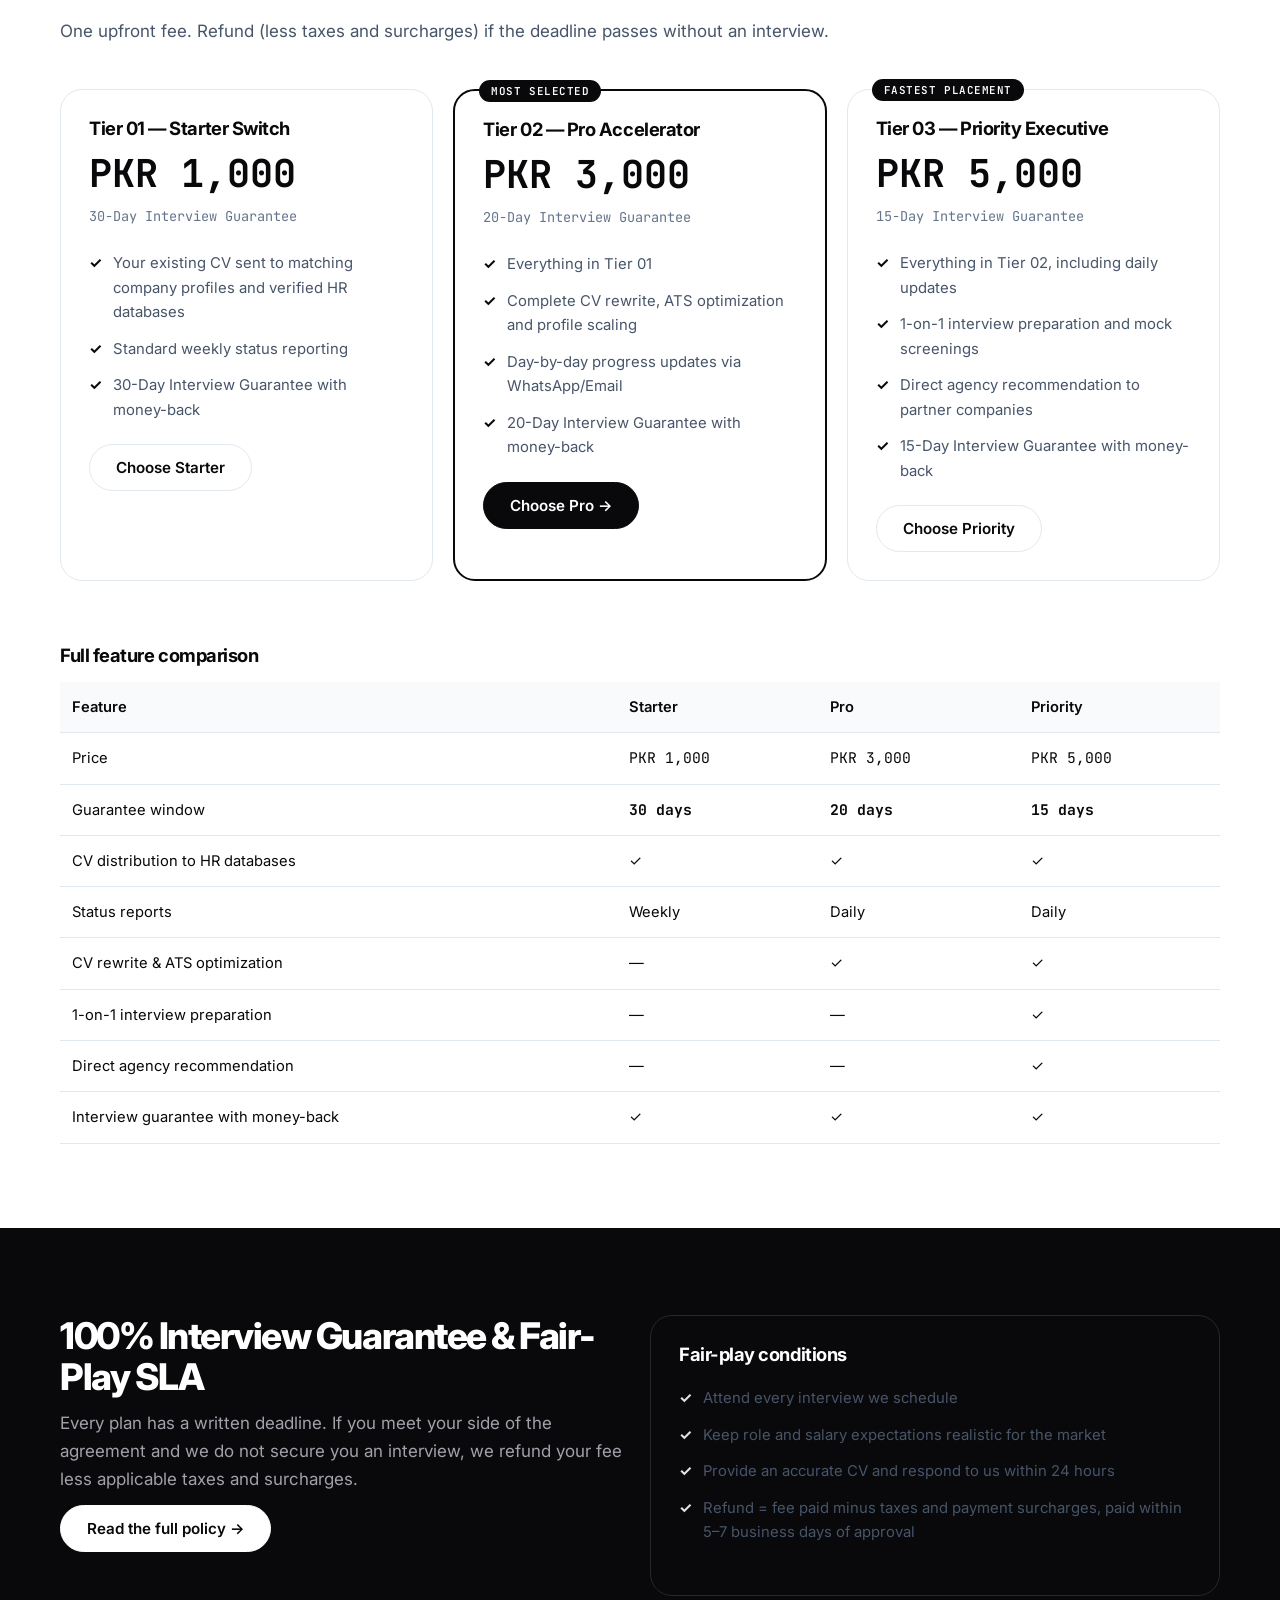
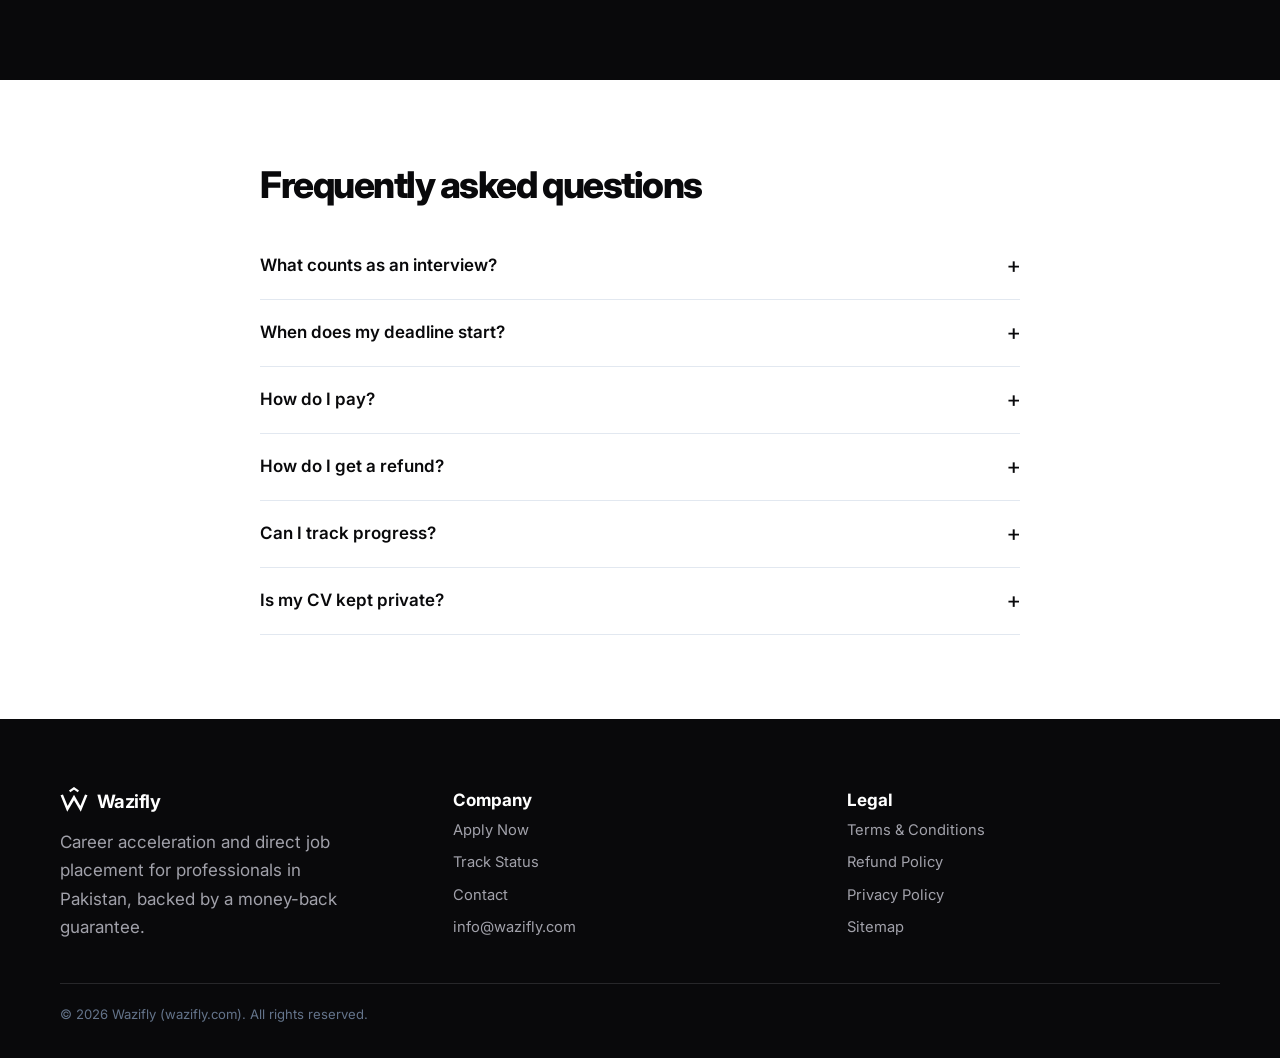
==== commit 610c0223: "Update index.html" ====
--- a/index.html
+++ b/index.html
@@ -5,7 +5,7 @@
 <link rel="canonical" href="https://wazifly.com/"><link rel="manifest" href="manifest.json"><meta name="theme-color" content="#09090B">
 <link rel="preconnect" href="https://fonts.googleapis.com"><link rel="preconnect" href="https://fonts.gstatic.com" crossorigin>
 <link href="https://fonts.googleapis.com/css2?family=Inter:wght@400;500;600;700&family=JetBrains+Mono:wght@500;700&display=swap" rel="stylesheet">
-<link rel="stylesheet" href="styles.css"></head><body>
+<link rel="stylesheet" href="styles.css"><link rel="icon" href="/favicon.ico" sizes="48x48"><link rel="icon" href="/favicon.svg" type="image/svg+xml"><link rel="icon" type="image/png" sizes="96x96" href="/favicon-96.png"><link rel="apple-touch-icon" href="/apple-touch-icon.png"><meta property="og:type" content="website"><meta property="og:site_name" content="Wazifly"><meta property="og:title" content="Wazifly — Career Acceleration &amp; Direct Job Placement in Pakistan"><meta property="og:description" content="Direct job placement for Pakistani professionals with a interview guarantee in 15, 20 or 30 days, or your money back. Plans from PKR 1,000."><meta property="og:url" content="https://wazifly.com/"><meta property="og:image" content="https://wazifly.com/og-image.png"><meta name="twitter:card" content="summary_large_image"></head><body>
 <div id="site-header"></div>
 <main>
 <section class="hero-sec"><div class="wrap hero"><div><span class="chip">Interview guarantee · live</span>
--- a/styles.css
+++ b/styles.css
@@ -120,3 +120,20 @@
 .sticky-cta{display:none}
 @media(max-width:860px){.sticky-cta{display:block;position:fixed;left:16px;right:16px;bottom:calc(14px + env(safe-area-inset-bottom,0px));text-align:center;z-index:60;box-shadow:0 10px 30px -8px rgba(9,9,11,.5)}body{padding-bottom:84px}section{padding:56px 0}}
 @media print{.sticky-cta{display:none!important}}
+
+/* ===== Final: pure monochrome (olive & burgundy removed) + responsive polish ===== */
+:root{--olive:#09090B;--olive-d:#09090B;--olive-l:#E4E4E7;--olive-t:#F8FAFC;--burg:#09090B;--burg-t:#F8FAFC}
+.btn:hover{background:#1E293B;border-color:#1E293B}
+.btn.o:hover{background:#F8FAFC;border-color:#09090B}
+.dark .btn:hover{background:#E4E4E7;border-color:#E4E4E7}
+.dl{font-weight:700}
+.err{color:#B91C1C}
+.chip:before{animation:pulse2 1.8s infinite}
+@keyframes pulse2{0%{box-shadow:0 0 0 0 rgba(9,9,11,.45)}100%{box-shadow:0 0 0 10px rgba(9,9,11,0)}}
+img,svg{max-width:100%}
+@media(min-width:1200px){.wrap{max-width:1200px}}
+@media(max-width:560px){
+ .wrap{padding:0 16px}.cert{padding:22px}.cert dl{grid-template-columns:1fr;gap:2px 0}.cert dd{margin-bottom:10px}
+ .metrics{gap:22px}.hero .btn{display:block;width:100%;text-align:center;margin-bottom:10px}
+ .card{padding:22px}.tabs{flex-direction:column}.price{font-size:2rem}
+}
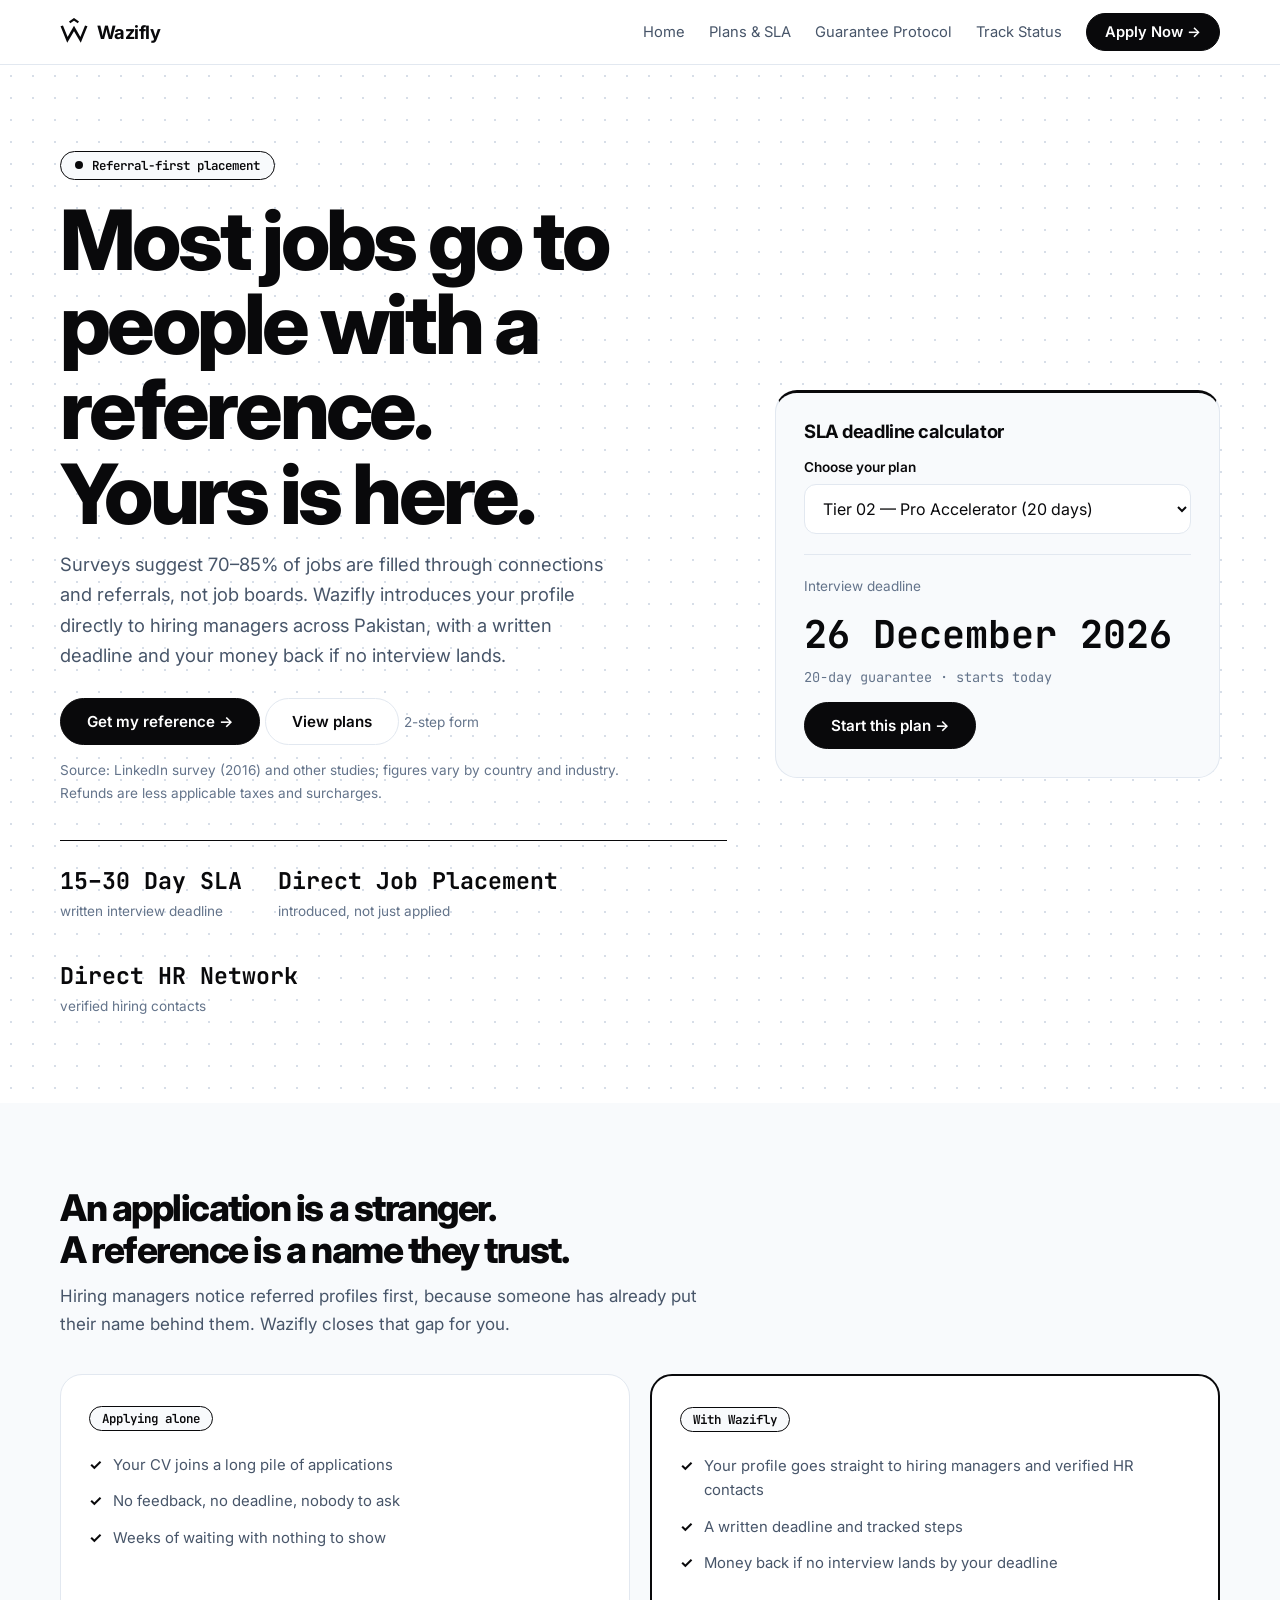
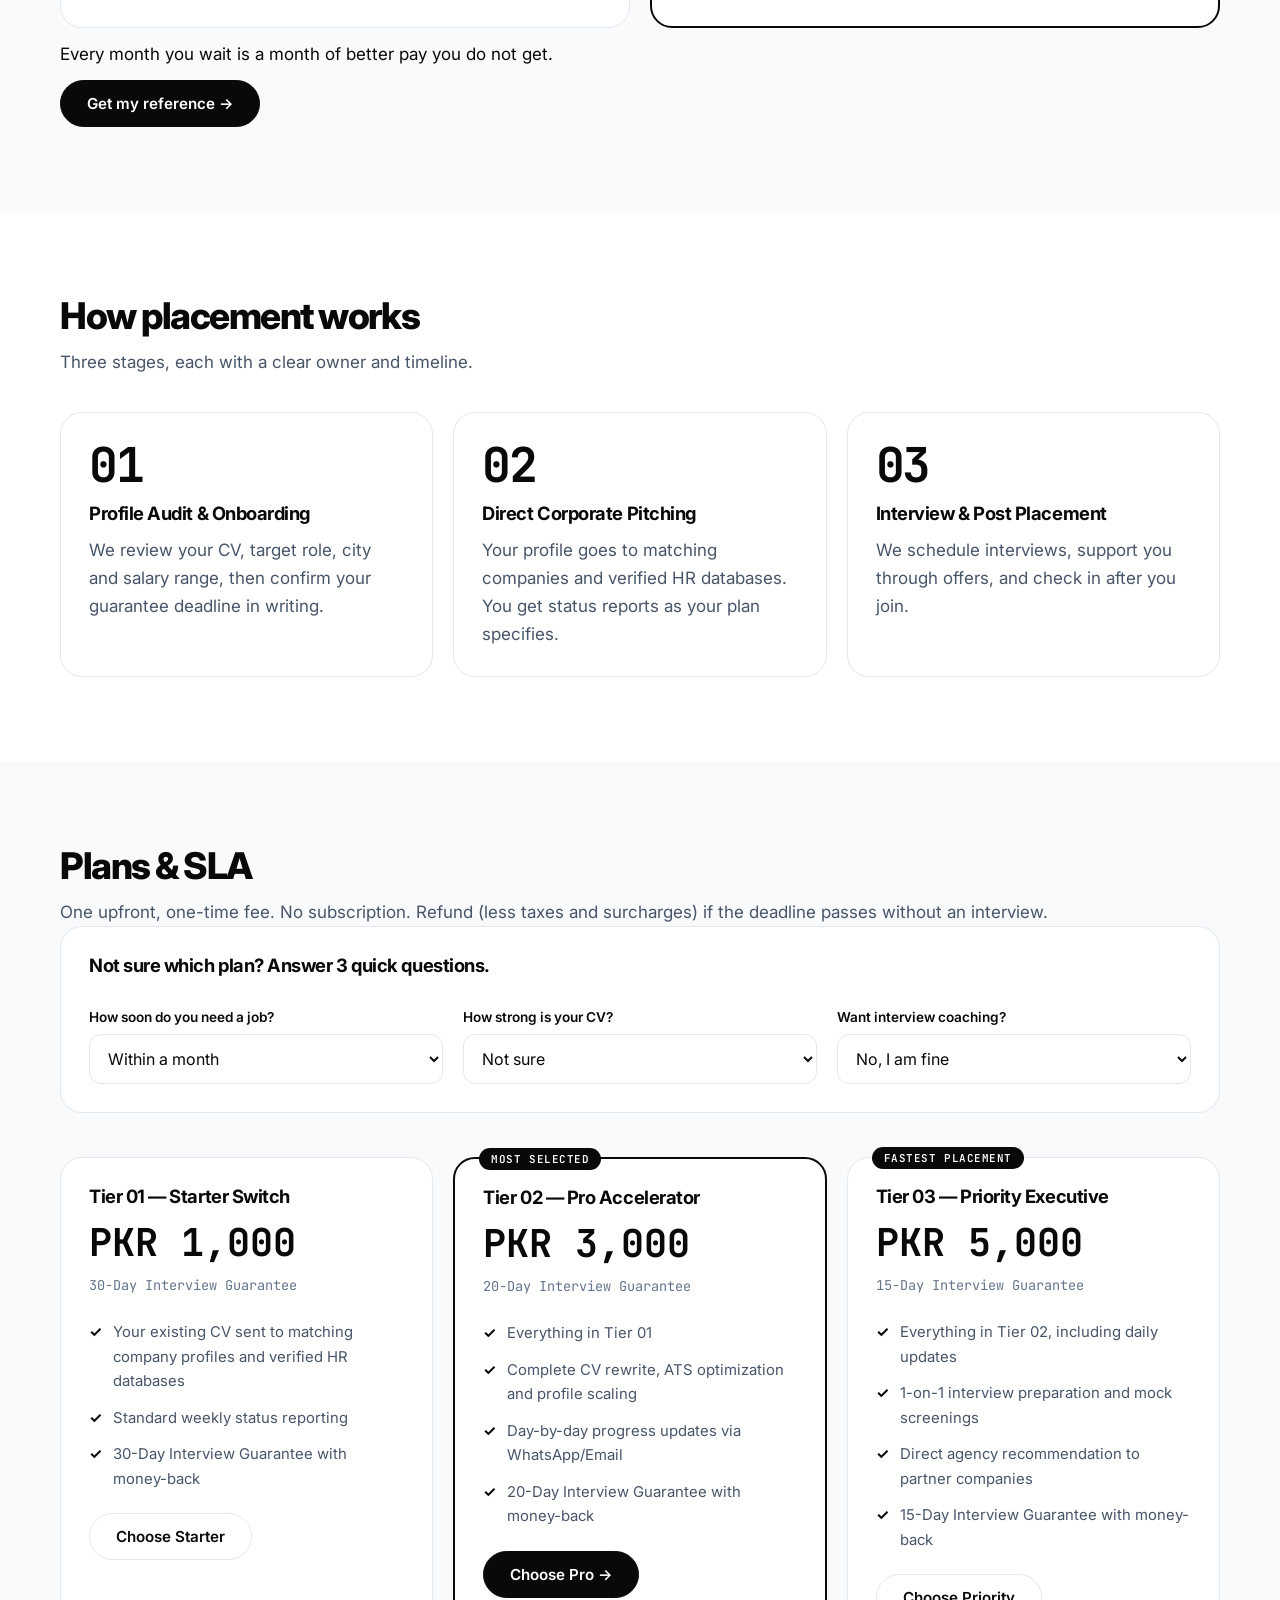
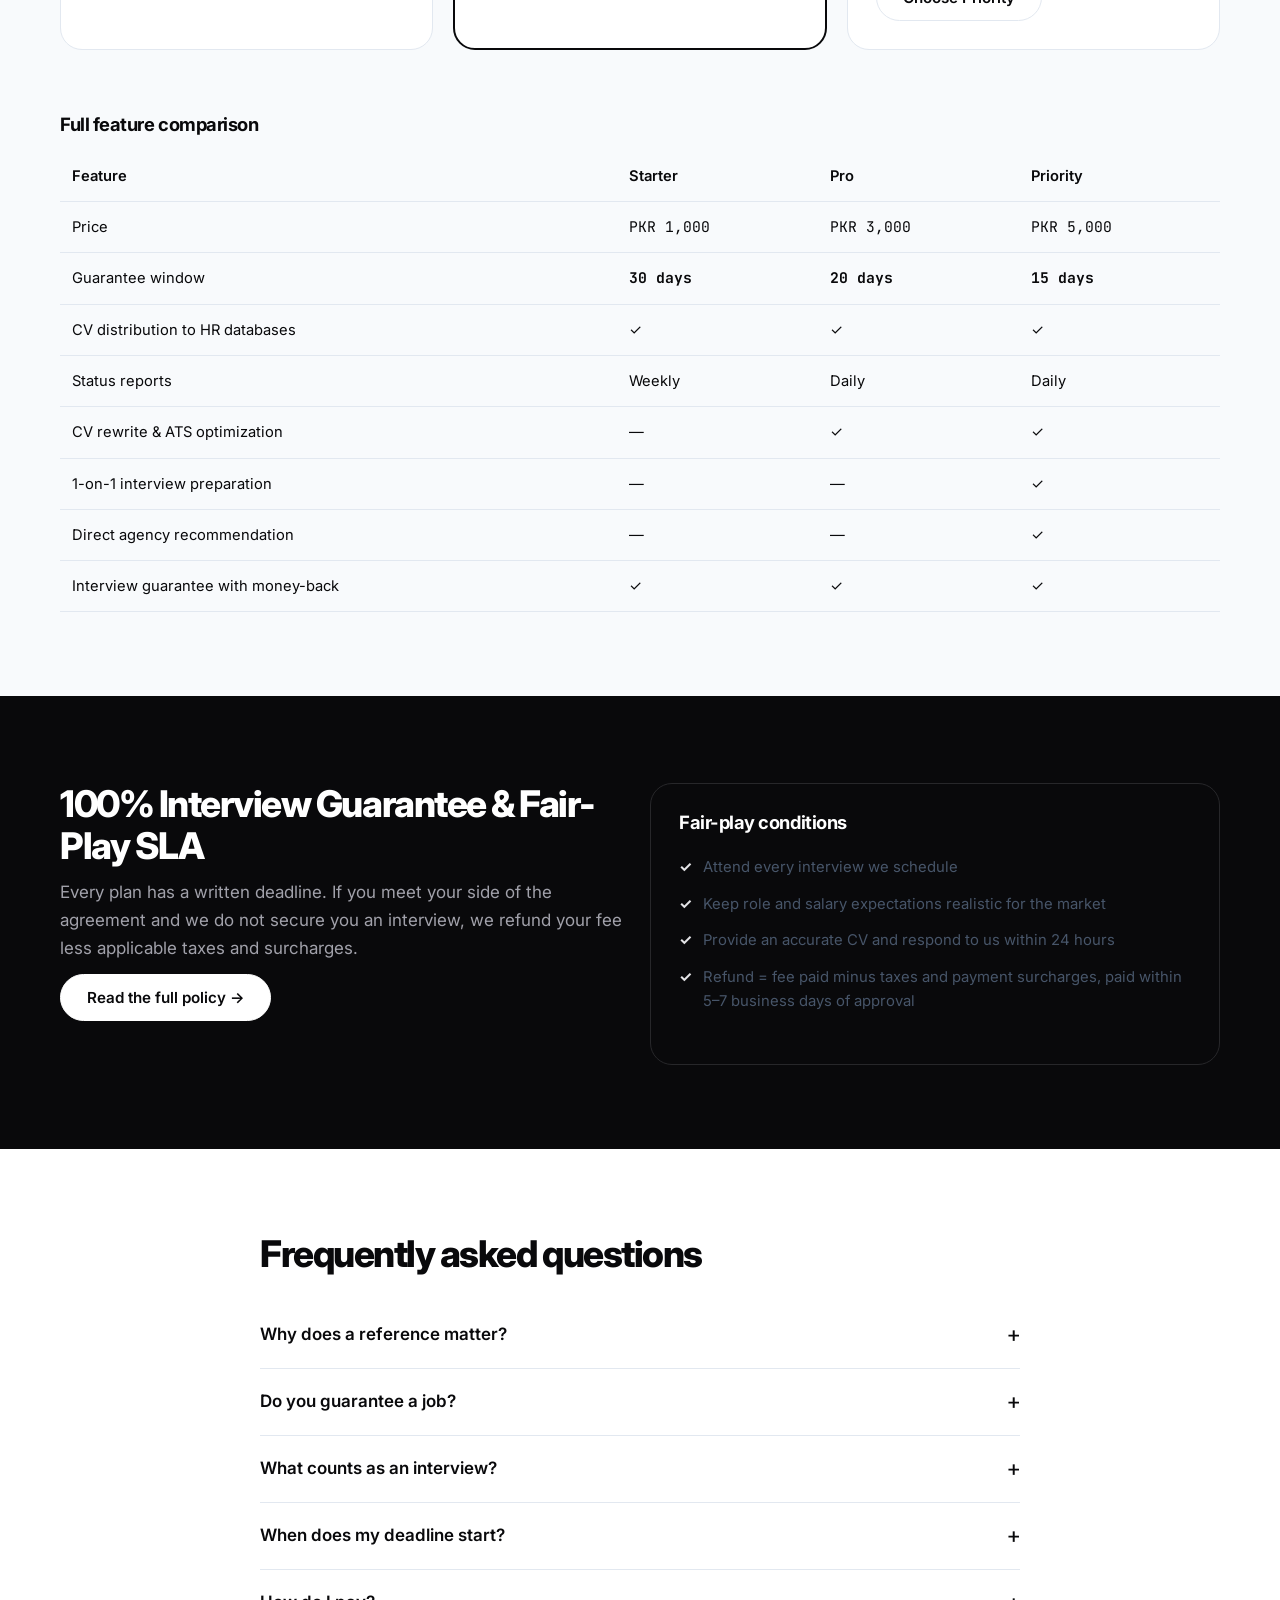
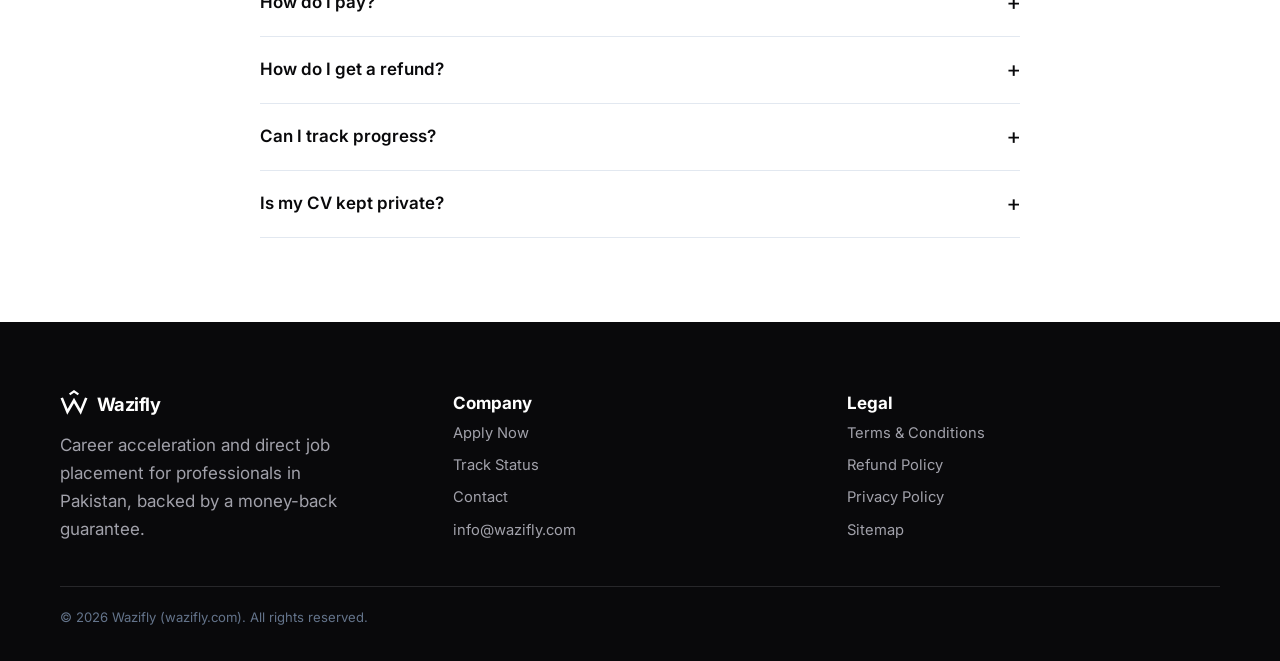
==== commit 3068e5cd: "Update hero section and add new content" ====
--- a/index.html
+++ b/index.html
@@ -8,22 +8,32 @@
 <link rel="stylesheet" href="styles.css"><link rel="icon" href="/favicon.ico" sizes="48x48"><link rel="icon" href="/favicon.svg" type="image/svg+xml"><link rel="icon" type="image/png" sizes="96x96" href="/favicon-96.png"><link rel="apple-touch-icon" href="/apple-touch-icon.png"><meta property="og:type" content="website"><meta property="og:site_name" content="Wazifly"><meta property="og:title" content="Wazifly — Career Acceleration &amp; Direct Job Placement in Pakistan"><meta property="og:description" content="Direct job placement for Pakistani professionals with a interview guarantee in 15, 20 or 30 days, or your money back. Plans from PKR 1,000."><meta property="og:url" content="https://wazifly.com/"><meta property="og:image" content="https://wazifly.com/og-image.png"><meta name="twitter:card" content="summary_large_image"></head><body>
 <div id="site-header"></div>
 <main>
-<section class="hero-sec"><div class="wrap hero"><div><span class="chip">Interview guarantee · live</span>
-<h1>Get the interview. Or get your money back.</h1>
-<p class="sub" style="font-size:1.15rem;max-width:560px">Wazifly pitches your profile straight to hiring managers across Pakistan. Pay once, track every step, and if no interview lands by your deadline you get your fee back (less taxes and surcharges).</p>
-<p style="margin-top:28px"><a class="btn" href="apply.html">Apply Now</a> <a class="btn o" href="#plans">View plans</a> <span class="mute">2-step form</span></p>
-<div class="metrics"><div><b>15–30 Day SLA</b><span>written interview deadline</span></div><div><b>100% Interview Guarantee</b><span>or money back, on every plan</span></div><div><b>Direct HR Network</b><span>verified hiring contacts</span></div></div></div>
+<section class="hero-sec"><div class="wrap hero"><div><span class="chip">Referral-first placement</span>
+<h1>Most jobs go to people with a reference.<br>Yours is here.</h1>
+<p class="sub" style="font-size:1.15rem;max-width:560px">Surveys suggest 70–85% of jobs are filled through connections and referrals, not job boards. Wazifly introduces your profile directly to hiring managers across Pakistan, with a written deadline and your money back if no interview lands.</p>
+<p style="margin-top:28px"><a class="btn" href="apply.html">Get my reference</a> <a class="btn o" href="#plans">View plans</a> <span class="mute">2-step form</span></p><p class="mute" style="margin-top:14px;max-width:560px">Source: LinkedIn survey (2016) and other studies; figures vary by country and industry. Refunds are less applicable taxes and surcharges.</p>
+<div class="metrics"><div><b>15–30 Day SLA</b><span>written interview deadline</span></div><div><b>Direct Job Placement</b><span>introduced, not just applied</span></div><div><b>Direct HR Network</b><span>verified hiring contacts</span></div></div></div>
 <div class="card dlcard"><h3>SLA deadline calculator</h3><label for="calcTier">Choose your plan</label>
 <select id="calcTier"><option value="1000">Tier 01 — Starter Switch (30 days)</option><option value="3000" selected>Tier 02 — Pro Accelerator (20 days)</option><option value="5000">Tier 03 — Priority Executive (15 days)</option></select>
 <div id="calcOut" style="margin-top:20px;padding-top:16px;border-top:1px solid var(--line)"></div><p><a id="calcCta" class="btn" href="apply.html">Start this plan</a></p></div></div></section>
 
-<section class="alt" id="process"><div class="wrap"><h2>How placement works</h2><p class="sub">Three stages, each with a clear owner and timeline.</p>
+<section class="alt" id="why"><div class="wrap"><h2>An application is a stranger.<br>A reference is a name they trust.</h2>
+<p class="sub" style="max-width:640px">Hiring managers notice referred profiles first, because someone has already put their name behind them. Wazifly closes that gap for you.</p>
+<div class="grid g2" style="margin-top:36px">
+<div class="card"><span class="pill">Applying alone</span><ul class="chk x"><li>Your CV joins a long pile of applications</li><li>No feedback, no deadline, nobody to ask</li><li>Weeks of waiting with nothing to show</li></ul></div>
+<div class="card hl"><span class="pill">With Wazifly</span><ul class="chk"><li>Your profile goes straight to hiring managers and verified HR contacts</li><li>A written deadline and tracked steps</li><li>Money back if no interview lands by your deadline</li></ul></div></div>
+<p class="stat">Every month you wait is a month of better pay you do not get.</p><p><a class="btn" href="apply.html">Get my reference</a></p></div></section>
+
+<section id="process"><div class="wrap"><h2>How placement works</h2><p class="sub">Three stages, each with a clear owner and timeline.</p>
 <div class="grid g3" style="margin-top:36px">
 <div class="card"><span class="mono mute">01</span><h3>Profile Audit &amp; Onboarding</h3><p class="sub">We review your CV, target role, city and salary range, then confirm your guarantee deadline in writing.</p></div>
 <div class="card"><span class="mono mute">02</span><h3>Direct Corporate Pitching</h3><p class="sub">Your profile goes to matching companies and verified HR databases. You get status reports as your plan specifies.</p></div>
 <div class="card"><span class="mono mute">03</span><h3>Interview &amp; Post Placement</h3><p class="sub">We schedule interviews, support you through offers, and check in after you join.</p></div></div></div></section>
 
-<section id="plans"><div class="wrap"><h2>Plans &amp; SLA</h2><p class="sub">One upfront fee. Refund (less taxes and surcharges) if the deadline passes without an interview.</p>
+<section class="alt" id="plans"><div class="wrap"><h2>Plans &amp; SLA</h2><p class="sub">One upfront, one-time fee. No subscription. Refund (less taxes and surcharges) if the deadline passes without an interview.</p><div class="card finder"><h3>Not sure which plan? Answer 3 quick questions.</h3><div class="grid g3" style="margin-top:16px">
+<div><label for="q1">How soon do you need a job?</label><select id="q1"><option value="a">Within 2 weeks</option><option value="b" selected>Within a month</option><option value="c">No rush</option></select></div>
+<div><label for="q2">How strong is your CV?</label><select id="q2"><option value="s">Strong</option><option value="n" selected>Not sure</option><option value="w">Needs work</option></select></div>
+<div><label for="q3">Want interview coaching?</label><select id="q3"><option value="y">Yes please</option><option value="n" selected>No, I am fine</option></select></div></div><div id="finderOut"></div></div>
 <div class="grid g3" style="margin-top:44px">
 <div class="card"><h3>Tier 01 — Starter Switch</h3><div class="price">PKR 1,000</div><span class="mono mute">30-Day Interview Guarantee</span>
 <ul class="chk"><li>Your existing CV sent to matching company profiles and verified HR databases</li><li>Standard weekly status reporting</li><li>30-Day Interview Guarantee with money-back</li></ul><a class="btn o" href="apply.html?tier=1000">Choose Starter</a></div>
@@ -45,6 +55,8 @@
 <div class="card"><h3>Fair-play conditions</h3><ul class="chk"><li>Attend every interview we schedule</li><li>Keep role and salary expectations realistic for the market</li><li>Provide an accurate CV and respond to us within 24 hours</li><li>Refund = fee paid minus taxes and payment surcharges, paid within 5–7 business days of approval</li></ul></div></div></div></section>
 
 <section><div class="wrap" style="max-width:800px"><h2>Frequently asked questions</h2><div style="margin-top:28px">
+<details><summary>Why does a reference matter?</summary><p>Hiring managers trust a name they know, so a referred profile tends to get noticed sooner than a cold application. Wazifly introduces you directly instead of leaving your CV in an application queue.</p></details>
+<details><summary>Do you guarantee a job?</summary><p>We guarantee an interview within your plan window, not a job offer. The offer depends on your interview; our CV work and Tier 03 interview preparation are built to improve those odds.</p></details>
 <details><summary>What counts as an interview?</summary><p>A confirmed interview invitation (call, video or in person) from a company for a role matching your agreed target post and city.</p></details>
 <details><summary>When does my deadline start?</summary><p>On the day we verify your payment. Your exact date appears on your Guarantee Certificate.</p></details>
 <details><summary>How do I pay?</summary><p>JazzCash or Meezan Bank transfer. Upload your receipt and transaction ID when you apply.</p></details>
